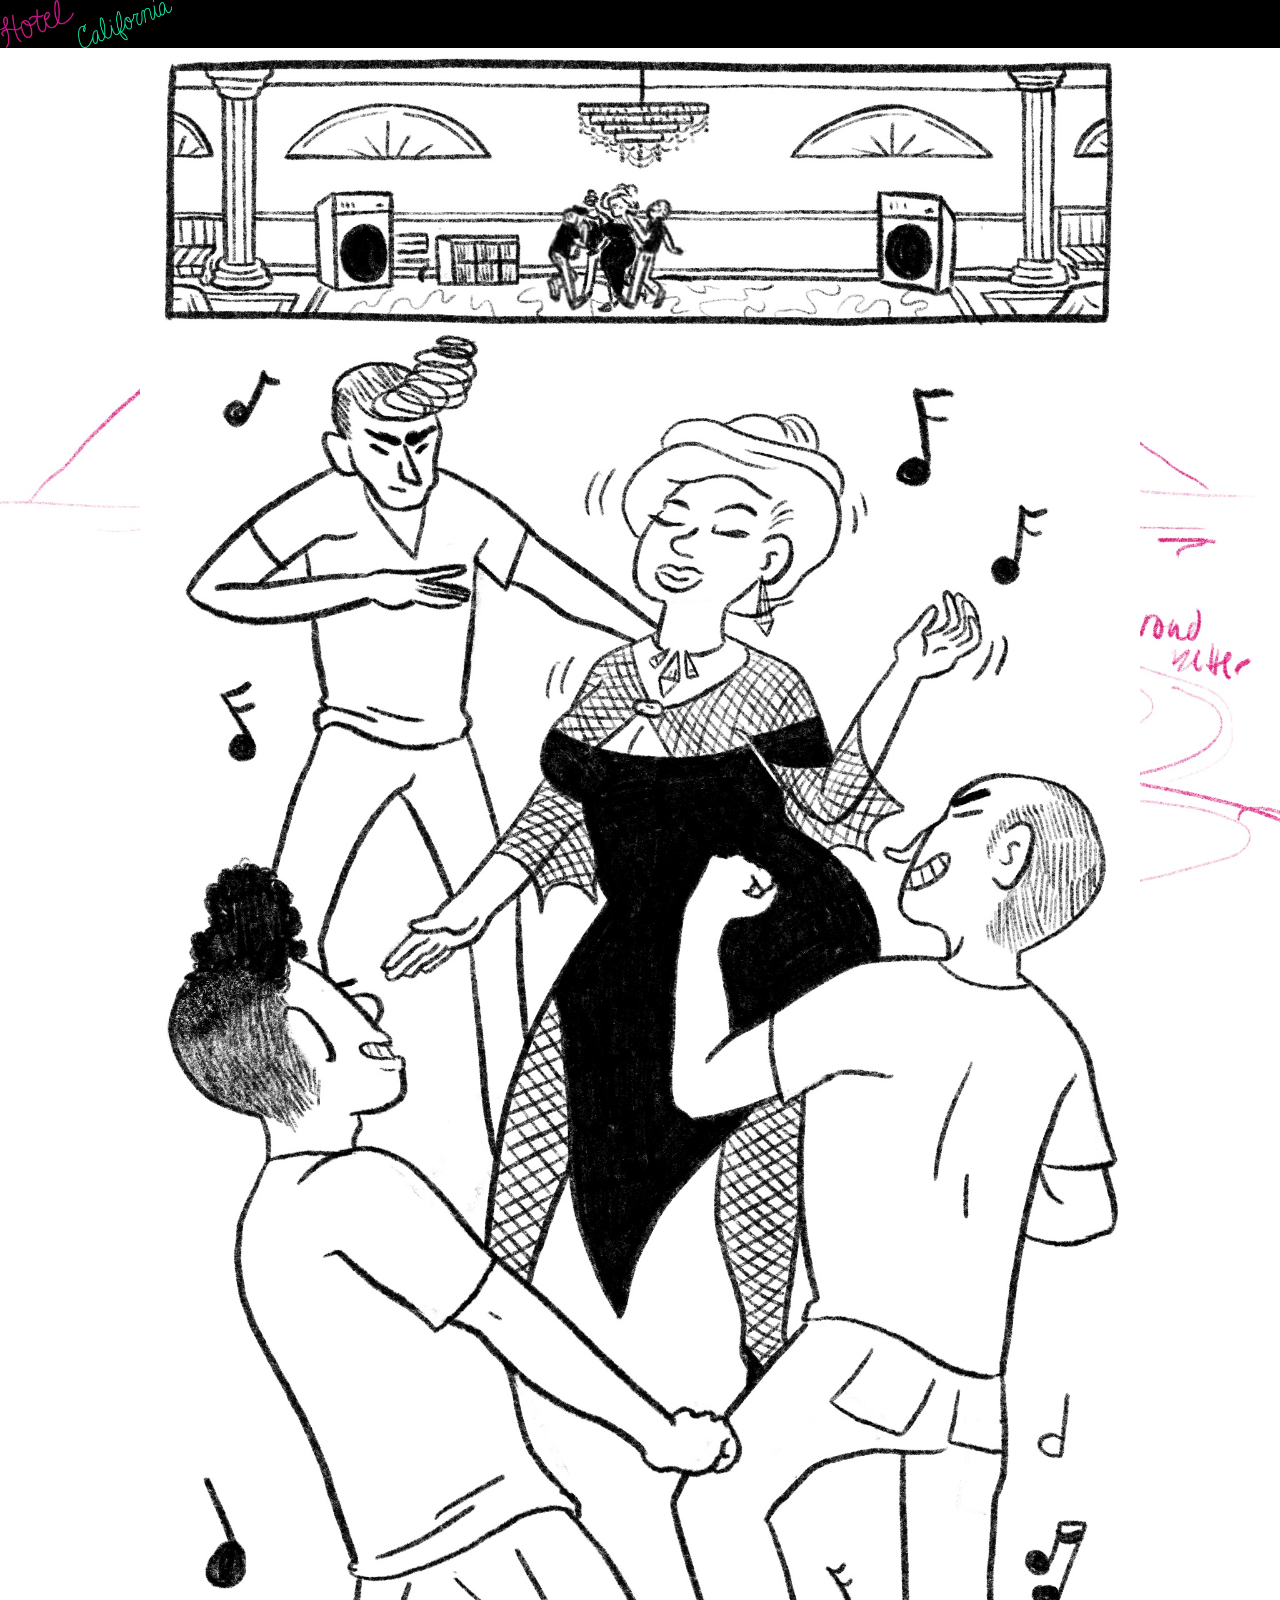
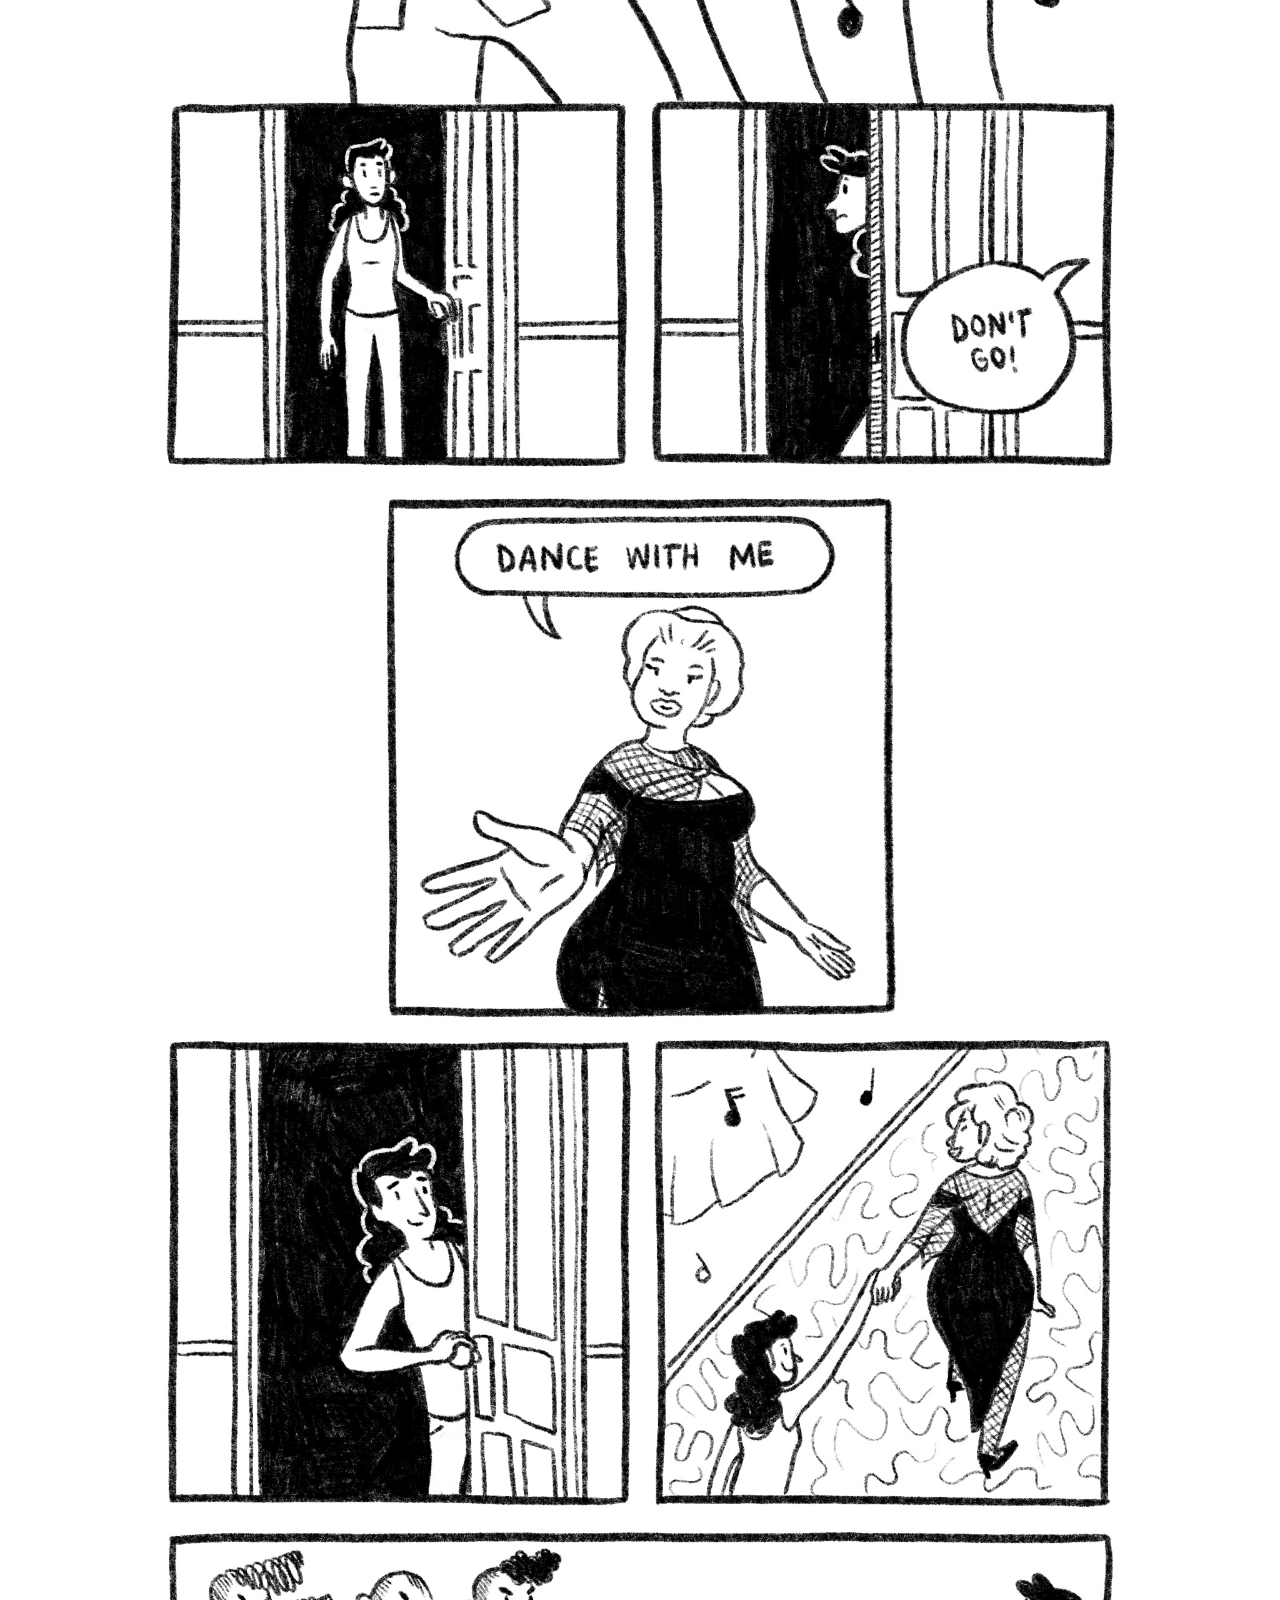
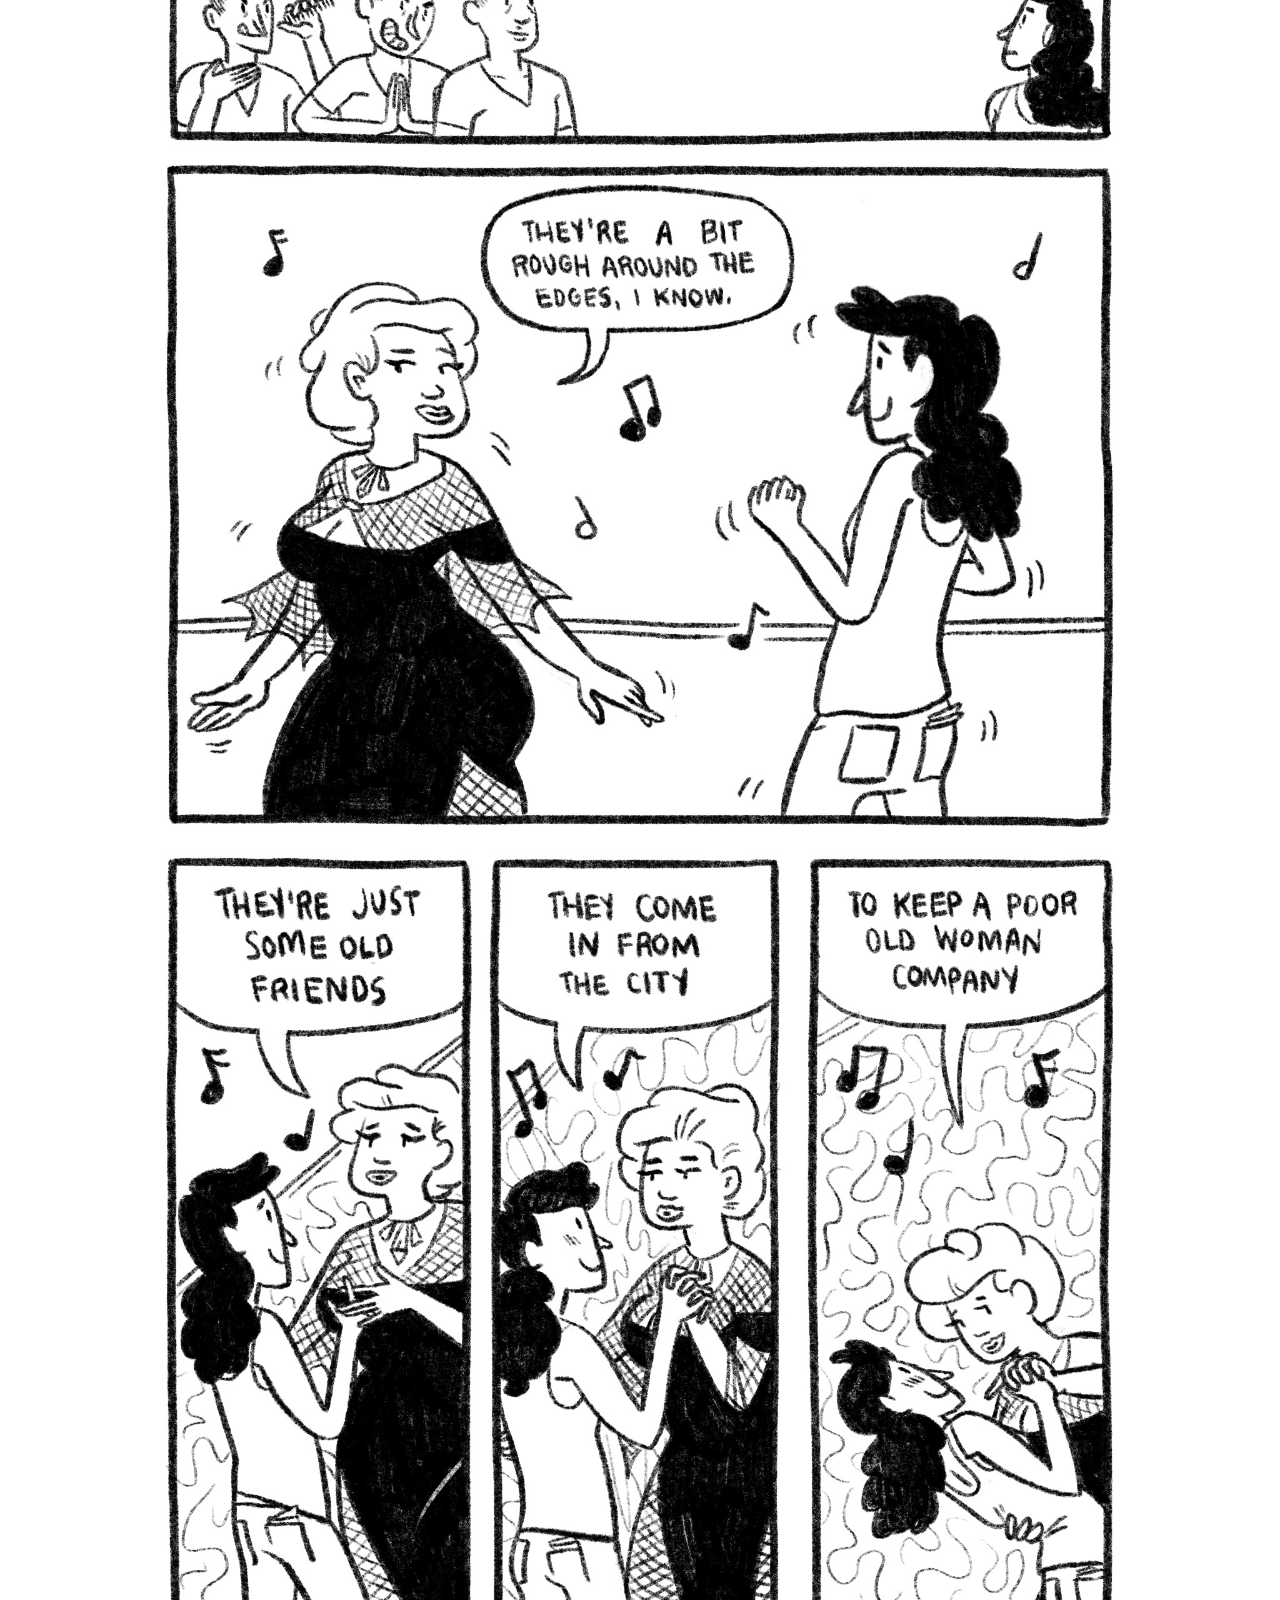
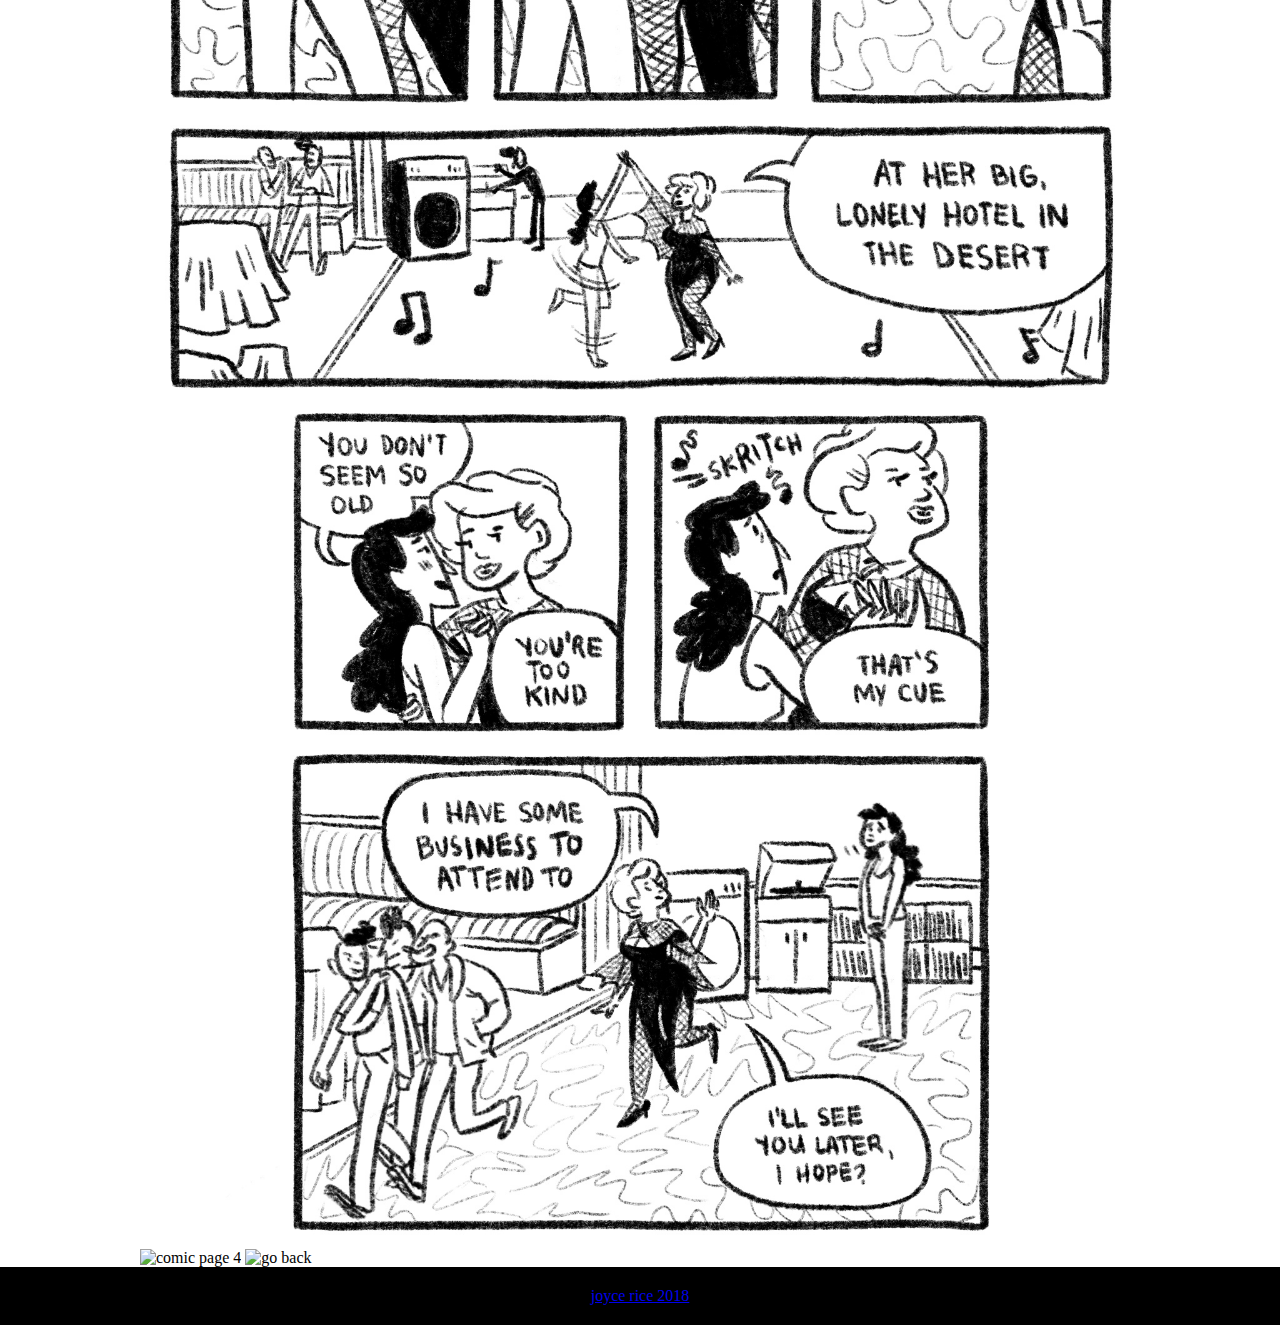
==== ballroom.html @ ff3aa1ea "minor tweaks prepring to start scripting" ====
<!DOCTYPE html>
<html lang="en" dir="ltr">
  <head>
    <meta charset="utf-8">
    <meta id="meta" name="viewport" content="width=device-width, initial-scale=1.0" />
    <link rel="stylesheet" href="styles.css">
    <title>ballroom</title>
  </head>
  <body>
    <div class="page">
      <header>
          <img src="assets/index1.png" alt="hotel">
          <img src="assets/index2.png" alt="california">
      </header>
      <div class="comicContainer">
        <img src="assets/ballroom1.jpg" alt="comic page 1">
        <img src="assets/ballroom2.jpg" alt="comic page 2">
        <img src="assets/ballroom3.jpg" alt="comic page 3">
        <img src="assets/ballroom4.jpg" alt="comic page 4">
        <img src="assets/back.jpg" alt="go back">
      </div>
    </div>
    <footer>
      <a href="http://www.teenyrobots.net">joyce rice 2018</a>
    </footer>
  </body>
</html>
---- styles.css ----
/*styles for hotel california*/

* {
  box-sizing: border-box;
}

html {
  height: 100%;
  margin: 0;
  padding: 0;
}
body {
  display: flex;
  flex-direction: column;
  height: 100vh; /* Avoid the IE 10-11 `min-height` bug. */
  margin: 0;
  padding: 0;
  color: black;
  background-image: url('assets/hotel.jpg');
  background-position: center;
  background-size: cover;
  background-attachment: fixed;
}

/* this makes the footer stick to the bottom */
.page {
  flex: 1 0 auto; /* Prevent Chrome, Opera, and Safari from letting these items shrink to smaller than their content's default minimum size. */
  width: 100%;
  display: block;
  margin: auto;
}

img {
  max-width: 100%;
}

header {
  height: 3em;
  background: black;
  width: 100%;
}

header img {
  display: inline-block;
  height: 3em;
}

.neonSign {
  width: 100%;
  display: block;
  margin: auto;
  text-align: center;
}

.tiles {
  display: flex;
  flex-wrap: wrap;
  justify-content: space-between;
  width: 1000px;
  max-width: 100%;
  margin: auto;
  color: black;
}

.tiles div {
  background: grey;
  margin: 1em;
  background-position: center;
  height: 25em;
  border: red solid 1em;
}

.tiles .big {
  width: 100%;
}

.tiles .small {
  width: 30%;
  min-width: 300px;
}

.comicContainer {
  width: 1000px;
  max-width: 95%;
  display: block;
  margin: auto;
}

/* not important, and hanging me up
.neonSign :first-child {
}

.neonSign :last-child {
  float: right;
} */

p {
  font-size: 2em;
}

footer {
  flex-shrink: 0; /* Prevent Chrome, Opera, and Safari from letting these items shrink to smaller than their content's default minimum size. */
  padding: 20px;
  text-align: center;
  background: black;
  color: white;
}
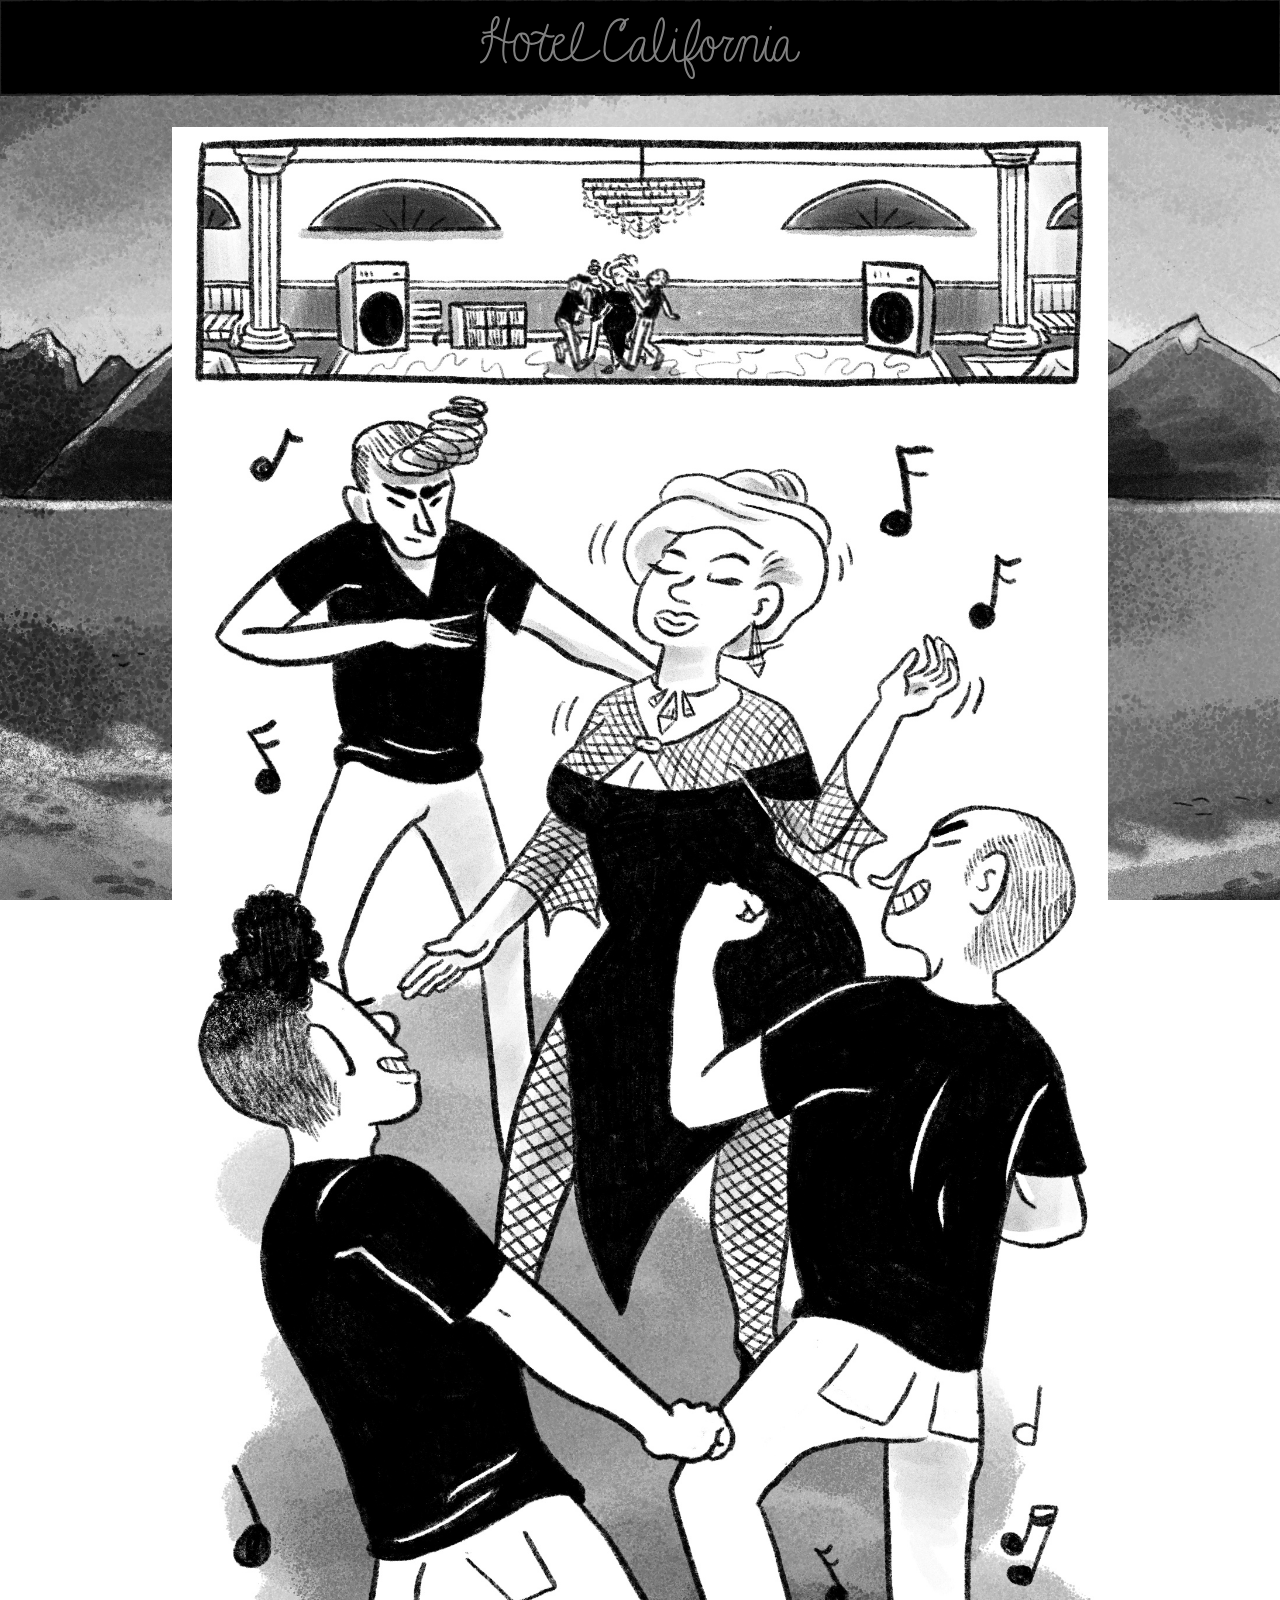
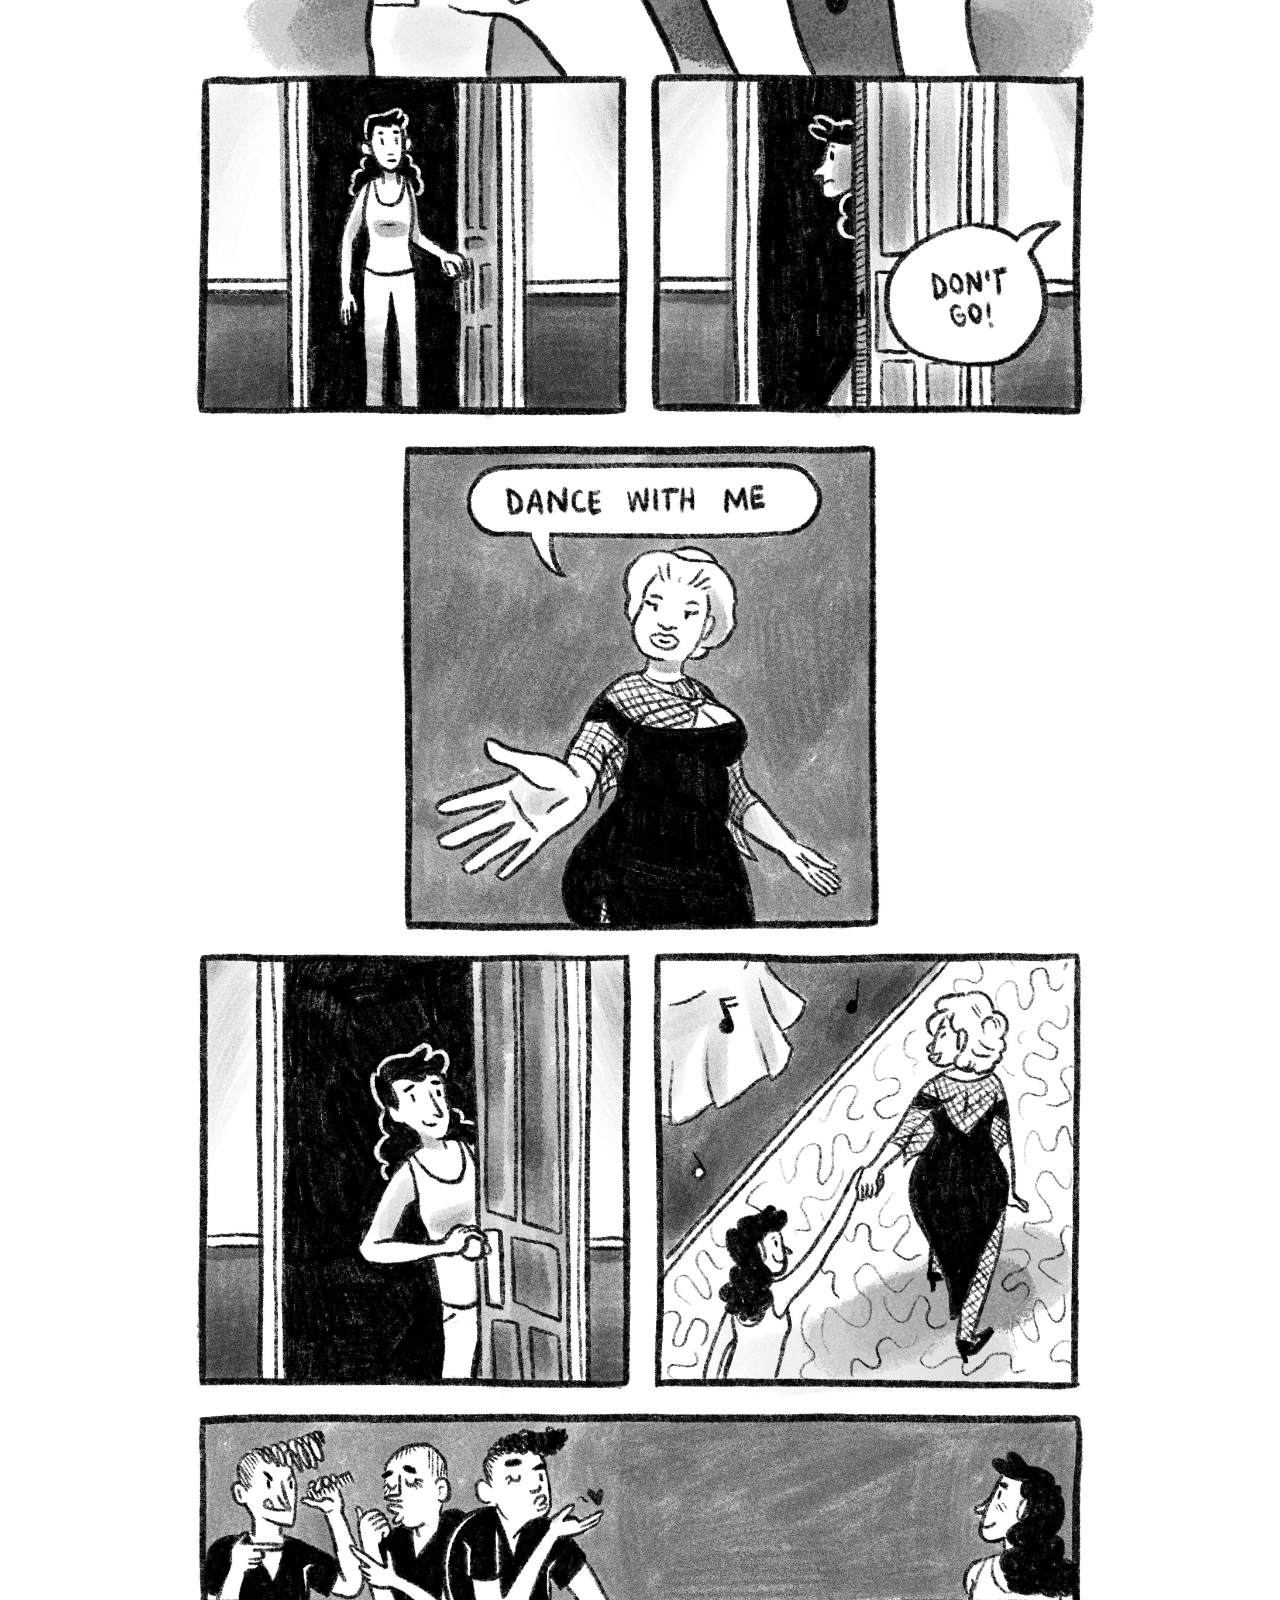
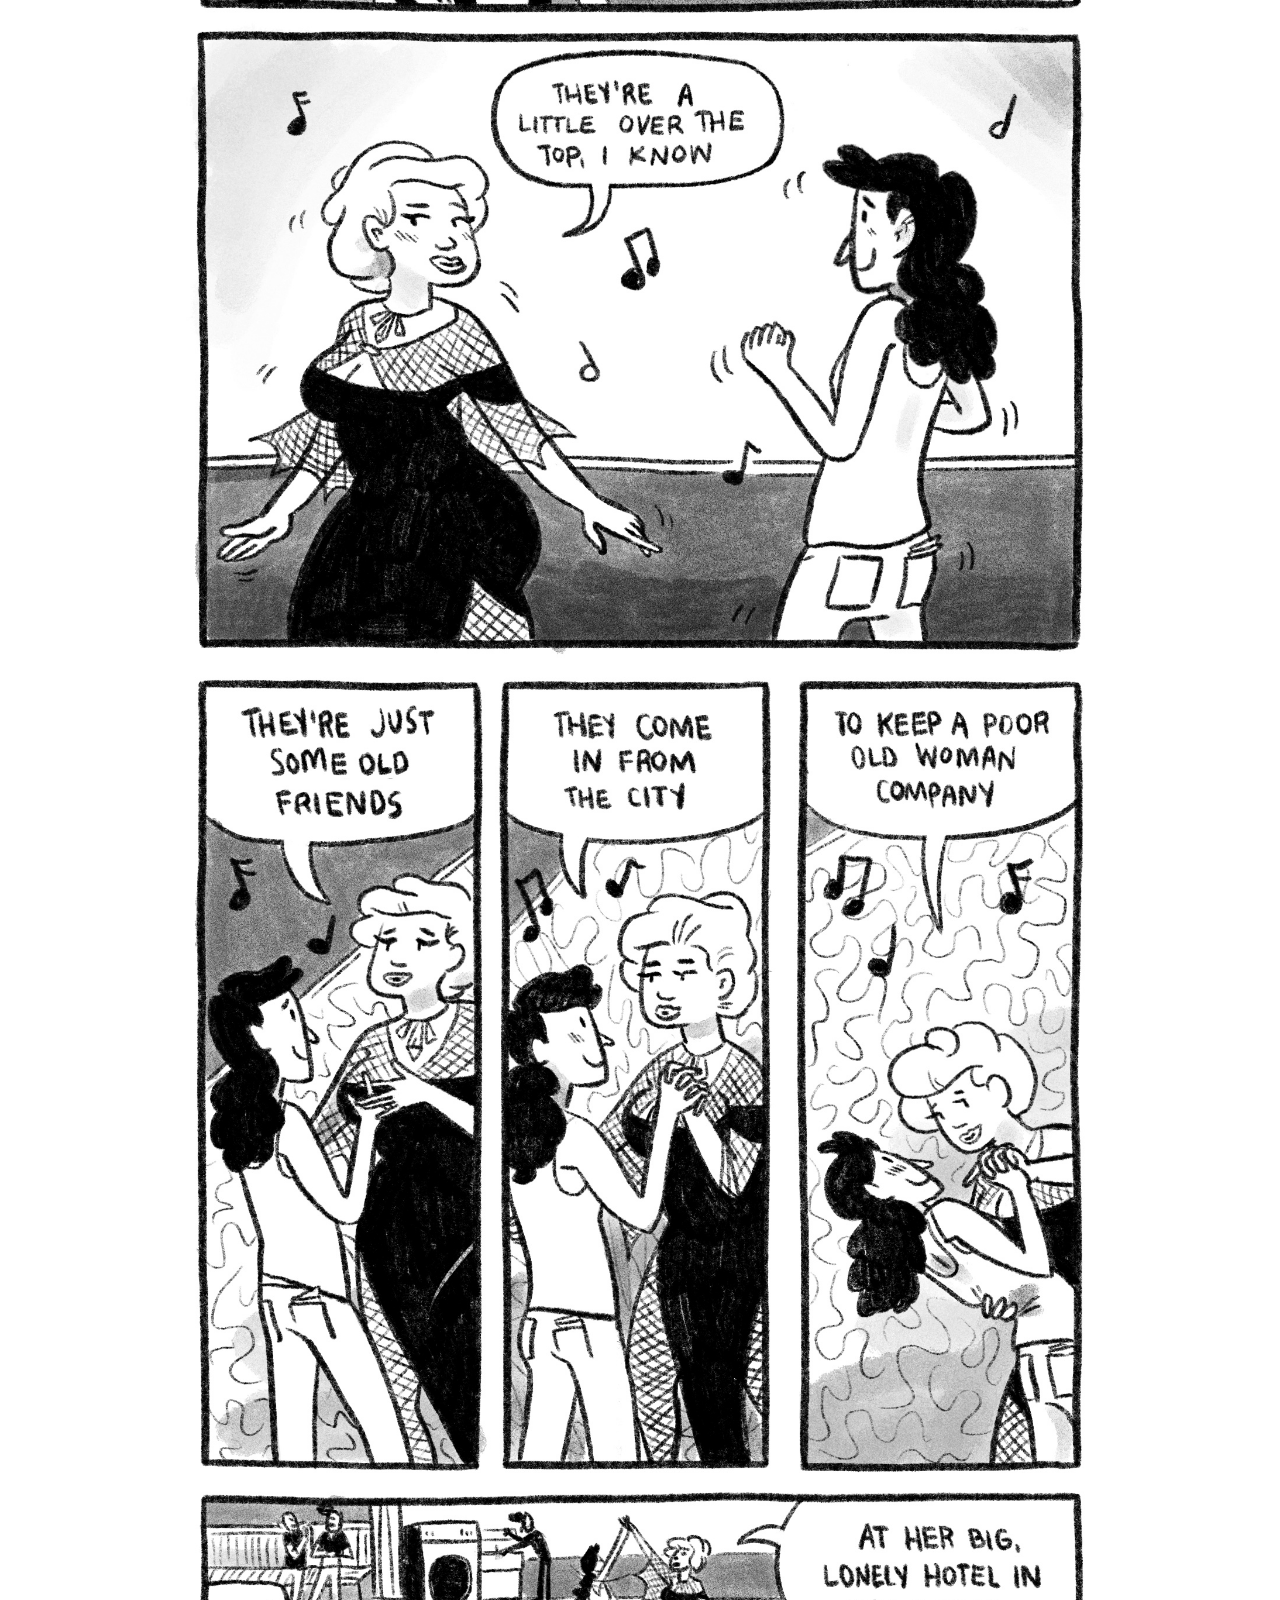
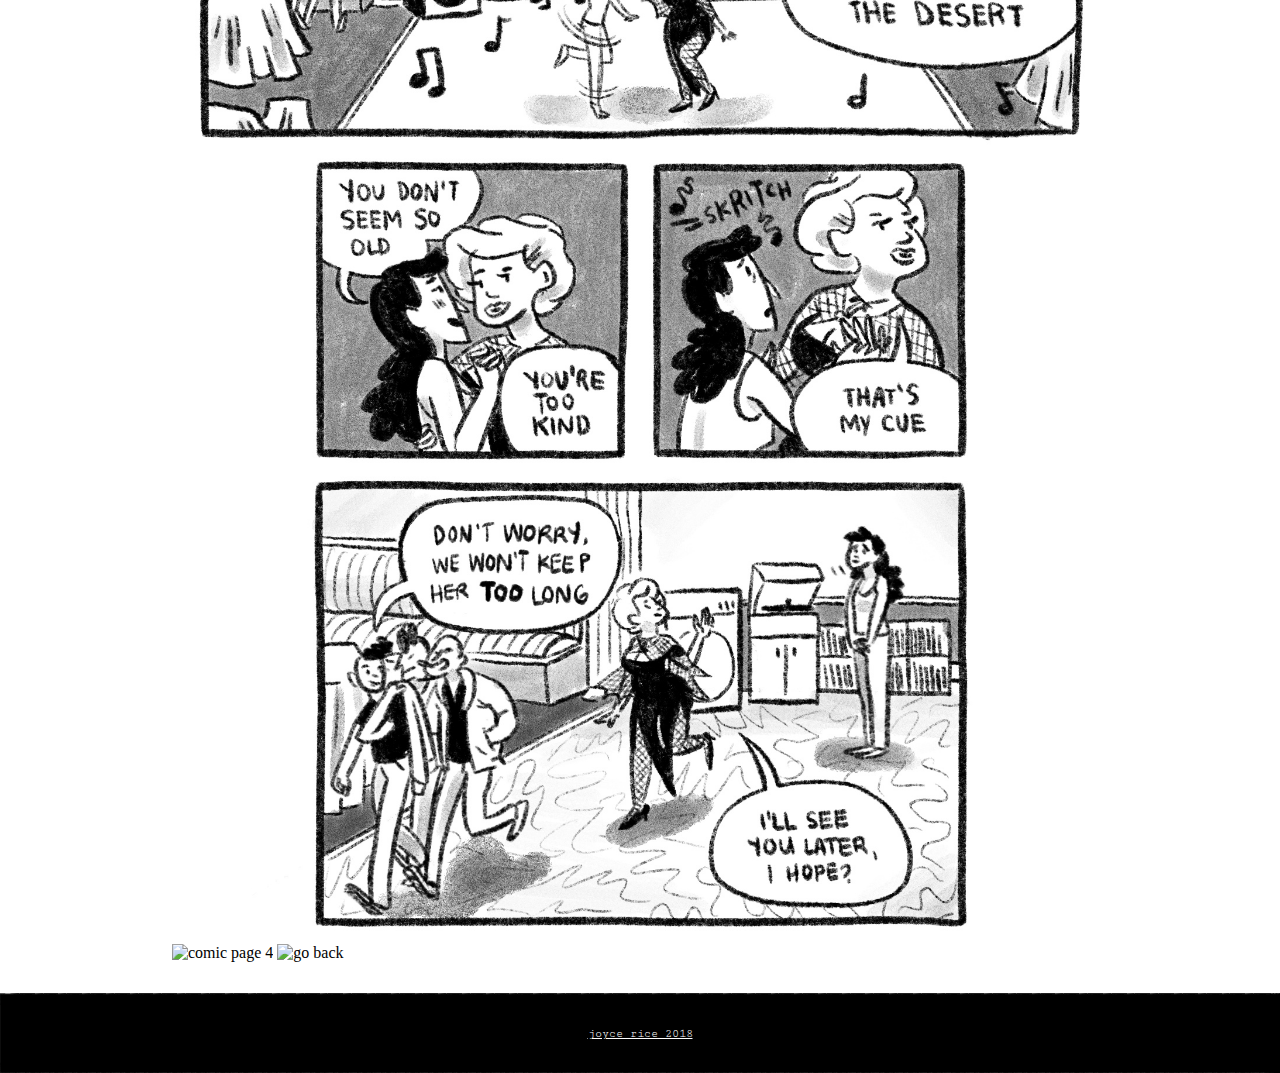
==== commit 0effc56a: "works on header and footer to near final" ====
--- a/ballroom.html
+++ b/ballroom.html
@@ -9,8 +9,7 @@
   <body>
     <div class="page">
       <header>
-          <img src="assets/index1.png" alt="hotel">
-          <img src="assets/index2.png" alt="california">
+          <img src="assets/header.svg" alt="hotel california">
       </header>
       <div class="comicContainer">
         <img src="assets/ballroom1.jpg" alt="comic page 1">
--- a/styles.css
+++ b/styles.css
@@ -1,4 +1,6 @@
 /*styles for hotel california*/
+
+@import url('https://fonts.googleapis.com/css?family=Cutive+Mono');
 
 * {
   box-sizing: border-box;
@@ -9,6 +11,7 @@
   margin: 0;
   padding: 0;
 }
+
 body {
   display: flex;
   flex-direction: column;
@@ -16,7 +19,7 @@
   margin: 0;
   padding: 0;
   color: black;
-  background-image: url('assets/hotel.jpg');
+  background-image: url(assets/hotel.jpg);
   background-position: center;
   background-size: cover;
   background-attachment: fixed;
@@ -35,14 +38,32 @@
 }
 
 header {
-  height: 3em;
   background: black;
   width: 100%;
+  border: 1em solid black;
+  border-image: url(assets/border.svg) 40 40 round;
+  border-image-outset: 1px;
+  border-collapse: collapse;
 }
 
 header img {
-  display: inline-block;
-  height: 3em;
+  display: block;
+  margin: auto;
+  opacity: .5;
+  width: 20em;
+  max-width: 90%;
+}
+
+a {
+  color: white;
+  font-family: 'Cutive Mono', monospace;
+}
+
+.roughBorder {
+  border: 1em solid black;
+  border-image: url(assets/border.svg) 40 40 round;
+  border-image-outset: 1px;
+  border-collapse: collapse;
 }
 
 .neonSign {
@@ -67,7 +88,10 @@
   margin: 1em;
   background-position: center;
   height: 25em;
-  border: red solid 1em;
+  border: 5em solid black;
+  border-image: url(assets/border.svg) 40 40 round;
+  border-image-outset: 10px;
+  border-collapse: collapse;
 }
 
 .tiles .big {
@@ -84,6 +108,7 @@
   max-width: 95%;
   display: block;
   margin: auto;
+  padding: 2em;
 }
 
 /* not important, and hanging me up
@@ -104,4 +129,9 @@
   text-align: center;
   background: black;
   color: white;
+  font-size: .75em;
+  border: 1em solid black;
+  border-image: url(assets/border.svg) 40 40 round;
+  border-image-outset: 1px;
+  border-collapse: collapse;
 }
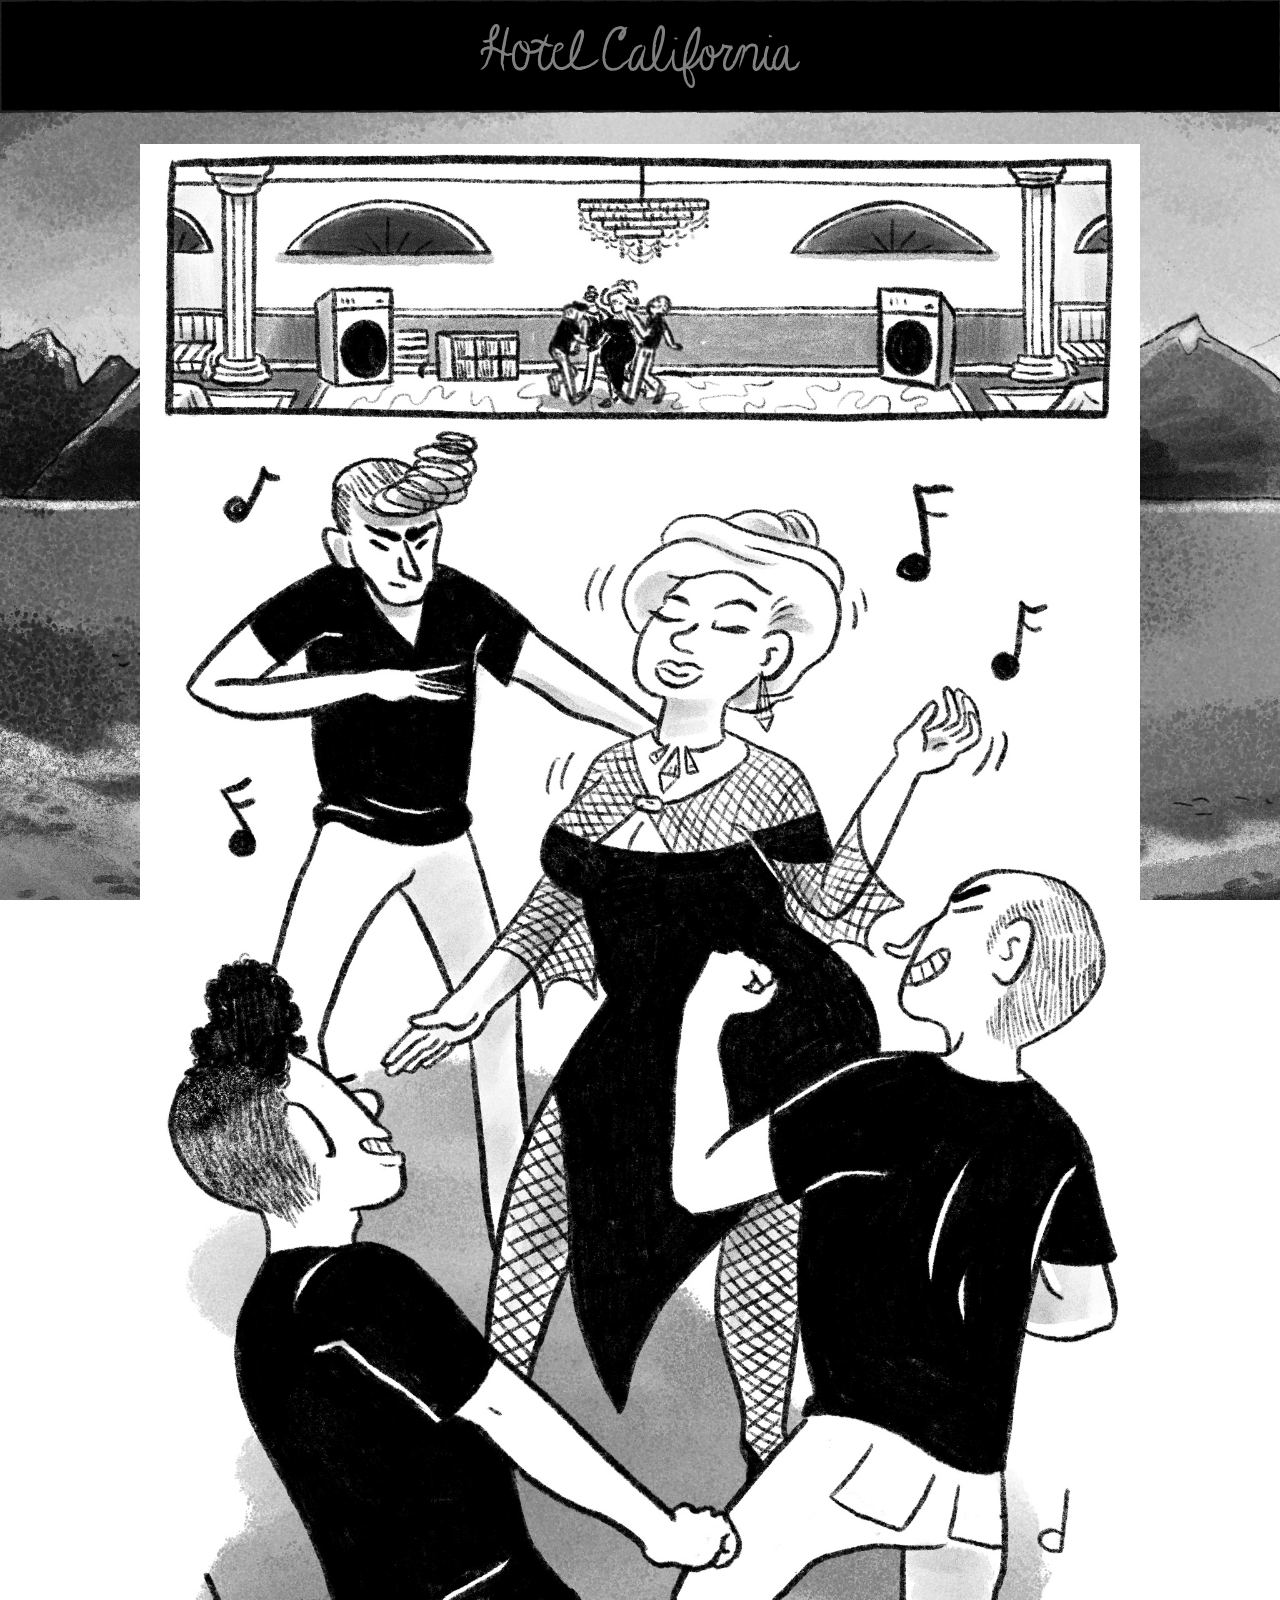
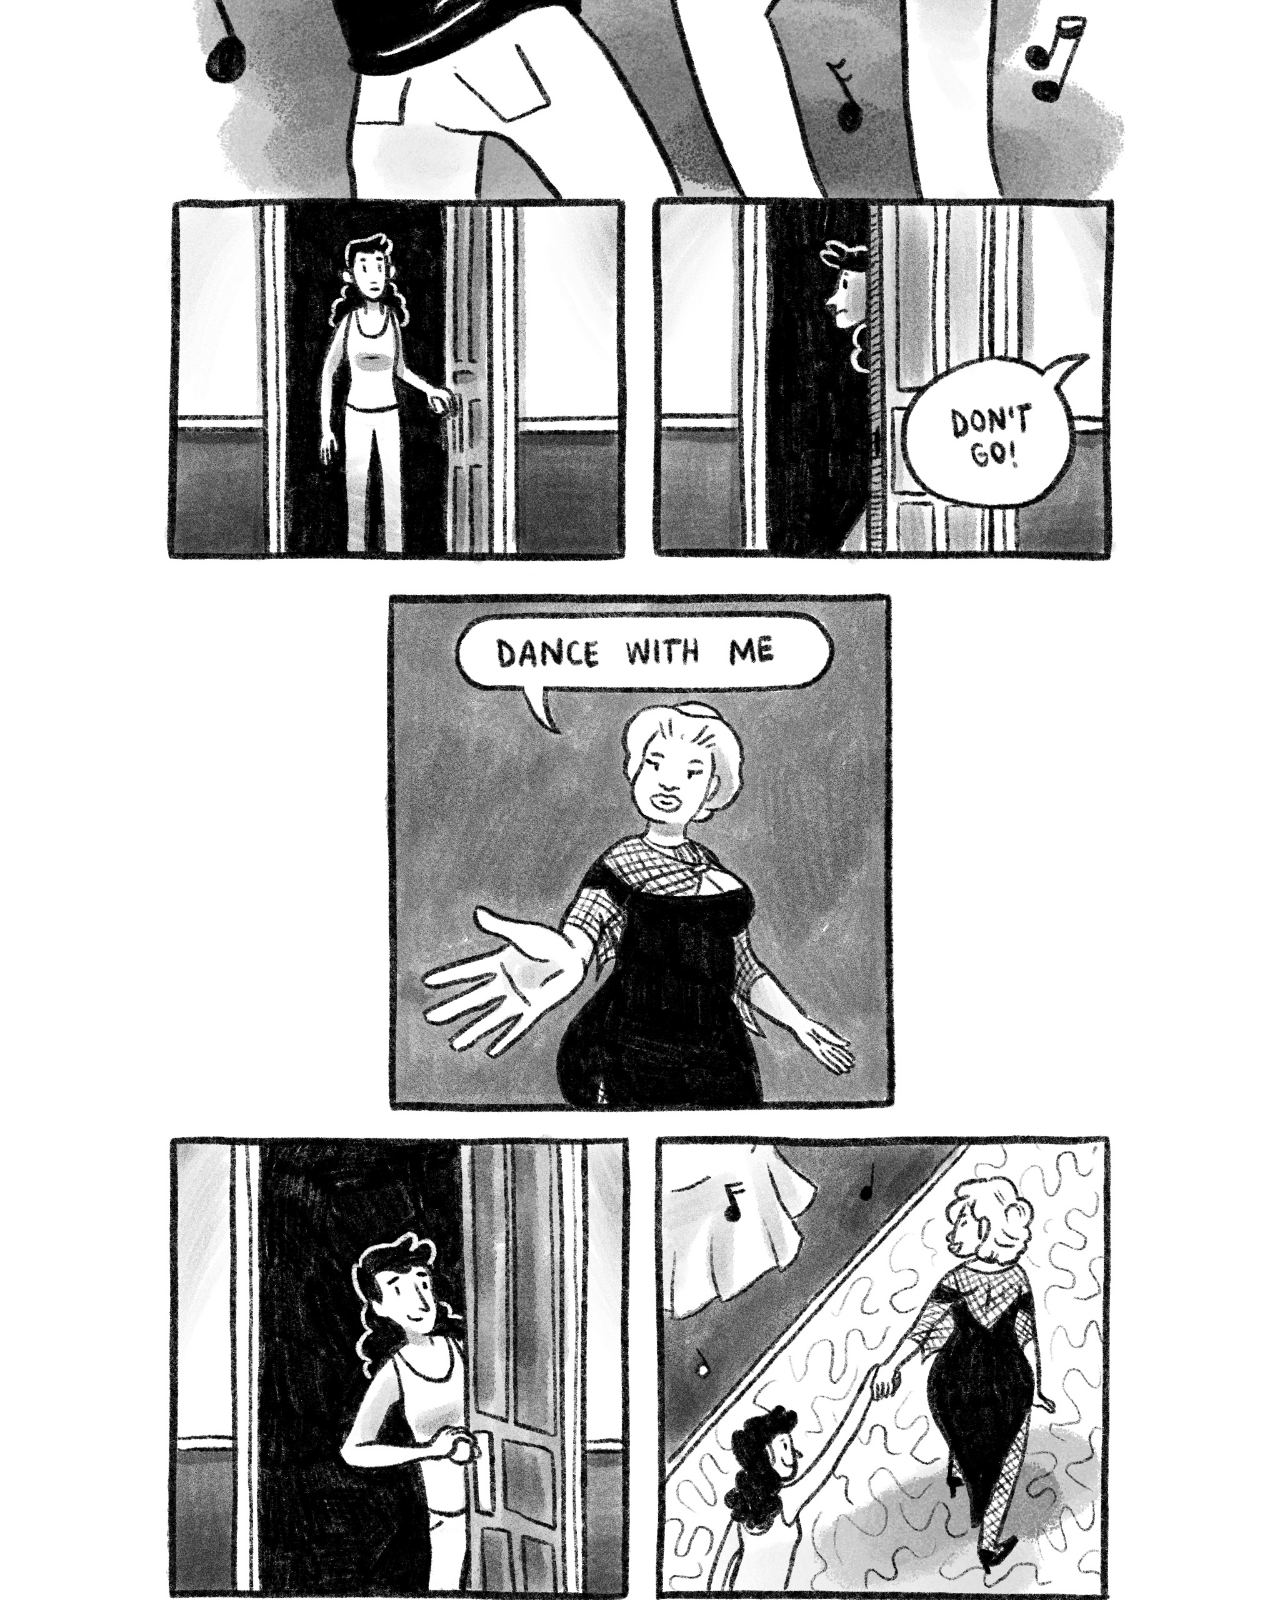
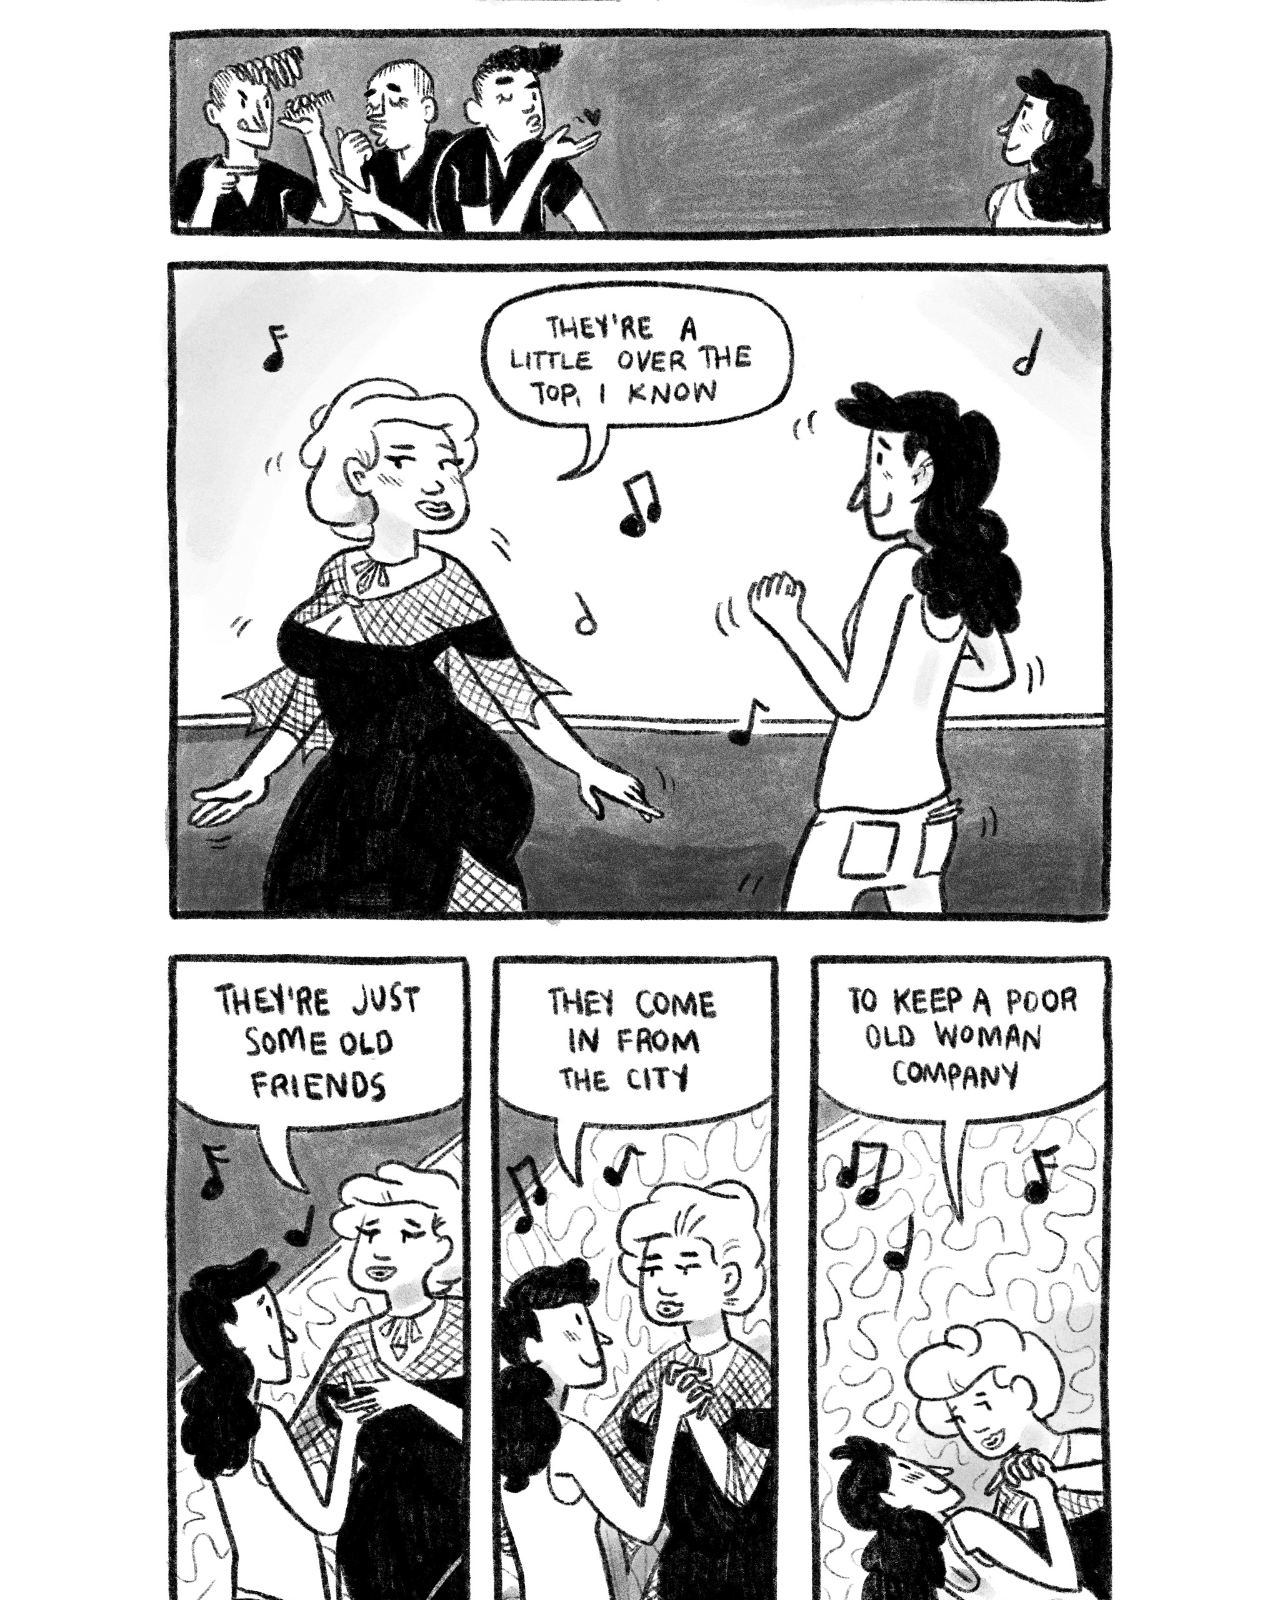
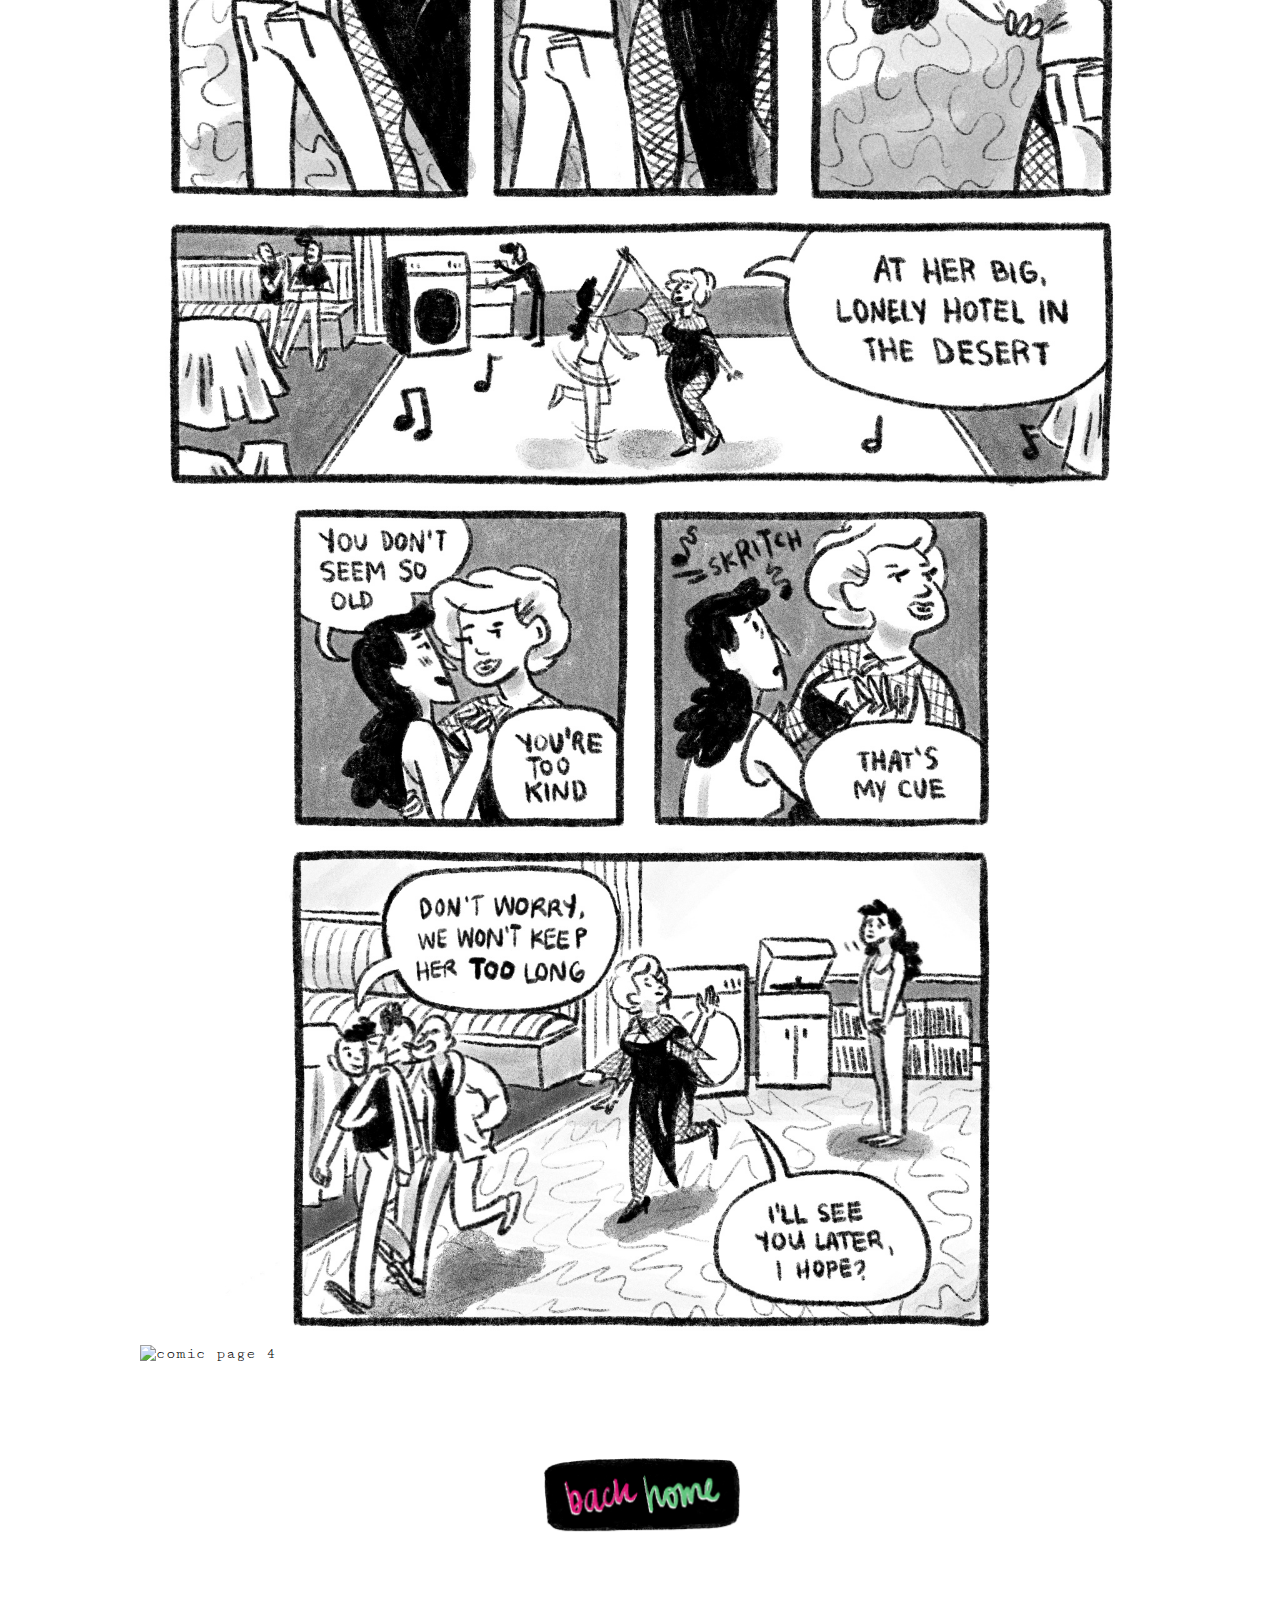
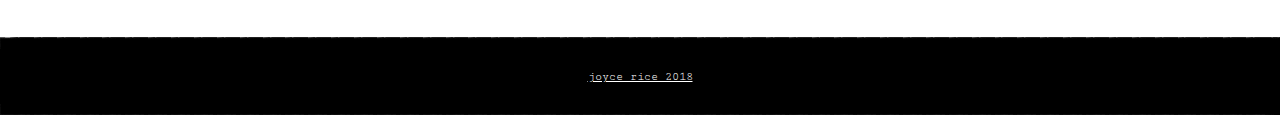
==== commit 3cb10c9b: "adds a buttons and refines styling" ====
--- a/ballroom.html
+++ b/ballroom.html
@@ -16,7 +16,9 @@
         <img src="assets/ballroom2.jpg" alt="comic page 2">
         <img src="assets/ballroom3.jpg" alt="comic page 3">
         <img src="assets/ballroom4.jpg" alt="comic page 4">
-        <img src="assets/back.jpg" alt="go back">
+        <a href="site.html" class="button">
+          <img src="assets/back.png" alt="go back">
+        </a>
       </div>
     </div>
     <footer>
--- a/styles.css
+++ b/styles.css
@@ -23,6 +23,7 @@
   background-position: center;
   background-size: cover;
   background-attachment: fixed;
+  font-family: 'Cutive Mono', monospace;
 }
 
 /* this makes the footer stick to the bottom */
@@ -40,10 +41,13 @@
 header {
   background: black;
   width: 100%;
+  padding: .5em;
   border: 1em solid black;
   border-image: url(assets/border.svg) 40 40 round;
   border-image-outset: 1px;
   border-collapse: collapse;
+  z-index: 1;
+  position: relative;
 }
 
 header img {
@@ -54,9 +58,9 @@
   max-width: 90%;
 }
 
+
 a {
   color: white;
-  font-family: 'Cutive Mono', monospace;
 }
 
 .roughBorder {
@@ -67,10 +71,31 @@
 }
 
 .neonSign {
-  width: 100%;
+  padding-top: 25vh;
+  width: 90%;
   display: block;
   margin: auto;
   text-align: center;
+}
+
+
+.intro {
+  width: 950px;
+  max-width: 90%;
+  display: block;
+  margin: auto;
+  background-color: white;
+  margin-top: -2em;
+  margin-bottom: 2em;
+  padding: 3em 0 2em;
+  border: 1em solid black;
+  border-image: url(assets/borderWhite.svg) 40 40 round;
+  border-image-outset: 1px;
+  border-collapse: collapse;
+}
+
+.intro p {
+  margin: 1em;
 }
 
 .tiles {
@@ -108,7 +133,14 @@
   max-width: 95%;
   display: block;
   margin: auto;
-  padding: 2em;
+  margin-top: 2em;
+}
+
+.button {
+  width: 200px;
+  max-width: 80%;
+  display: block;
+  margin: 6em auto;
 }
 
 /* not important, and hanging me up
@@ -125,6 +157,9 @@
 
 footer {
   flex-shrink: 0; /* Prevent Chrome, Opera, and Safari from letting these items shrink to smaller than their content's default minimum size. */
+  display: flex;
+  justify-content: space-around;
+  align-items: center;
   padding: 20px;
   text-align: center;
   background: black;
@@ -135,3 +170,17 @@
   border-image-outset: 1px;
   border-collapse: collapse;
 }
+
+.logos {
+  max-width: 40%;
+}
+
+.logos a {
+    text-decoration: none;
+    padding: 0;
+}
+
+.logos img {
+  width: 20px;
+  margin: 0 .5em;
+}
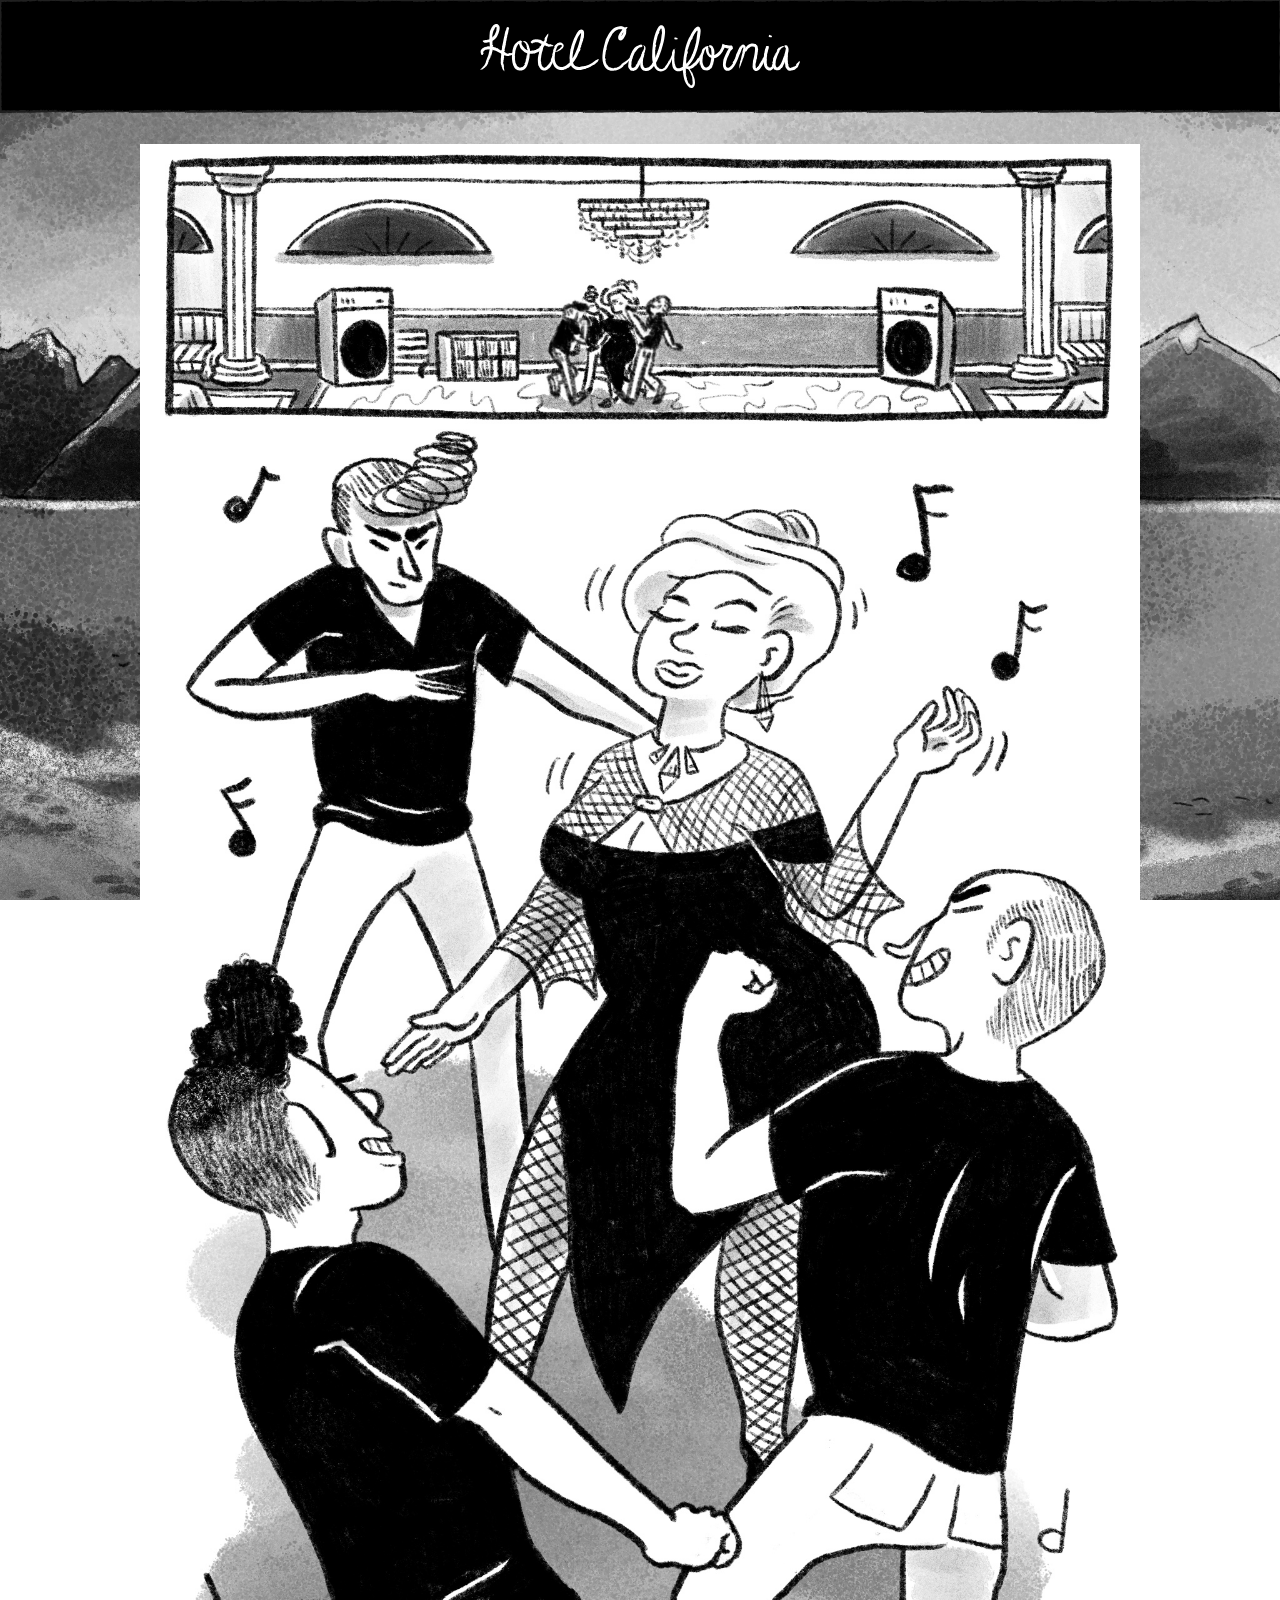
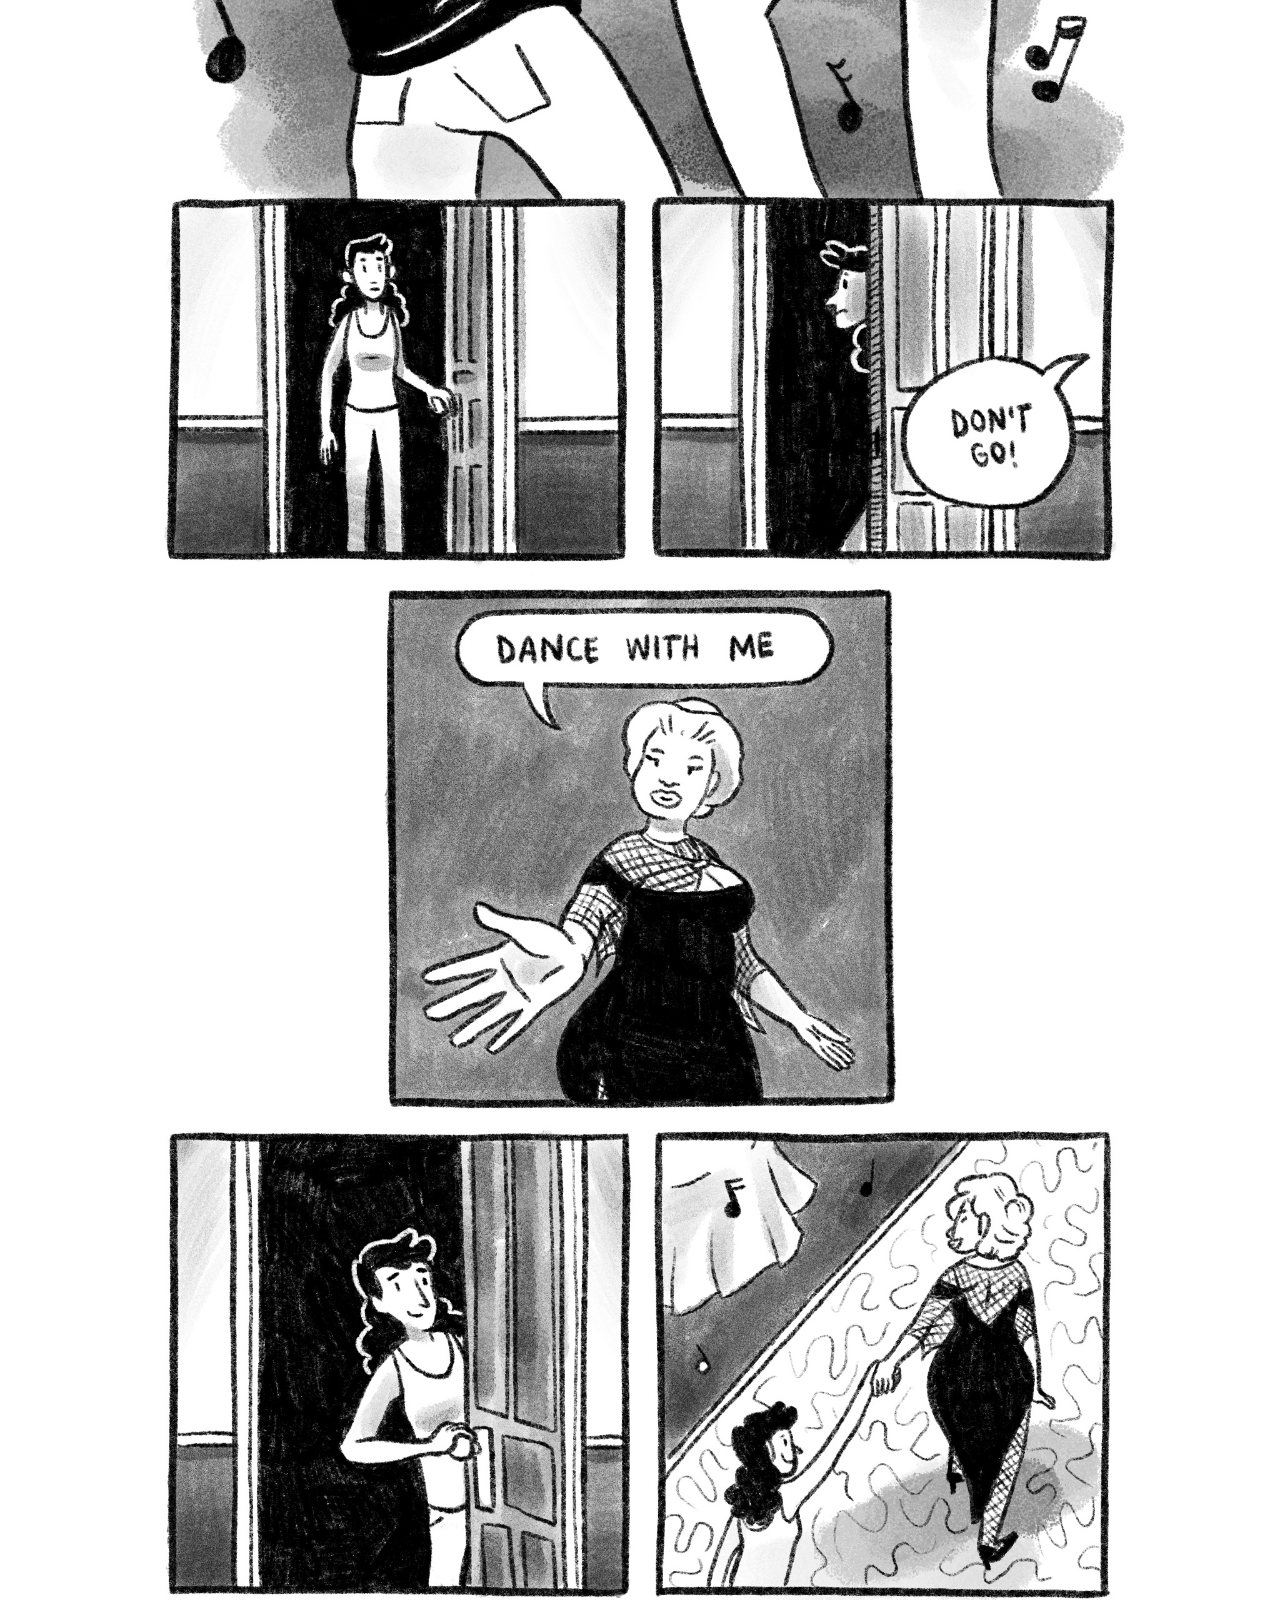
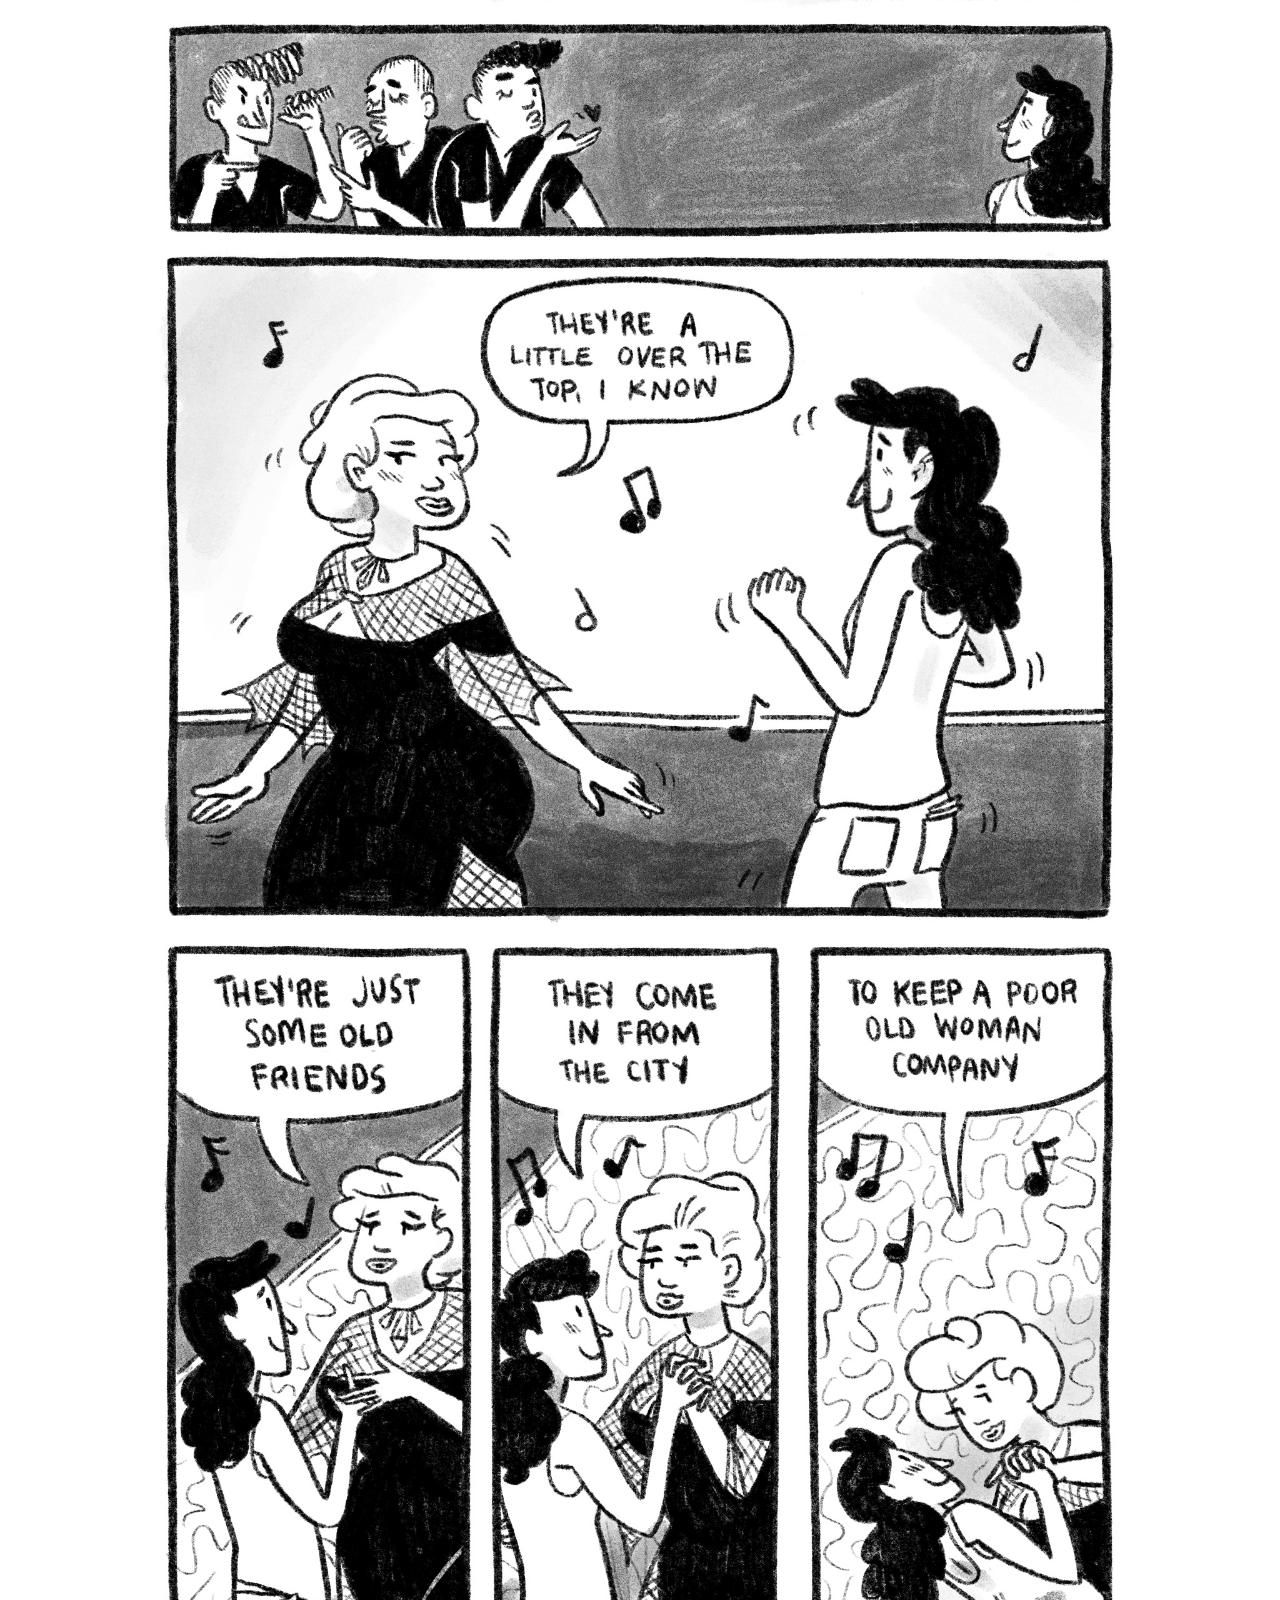
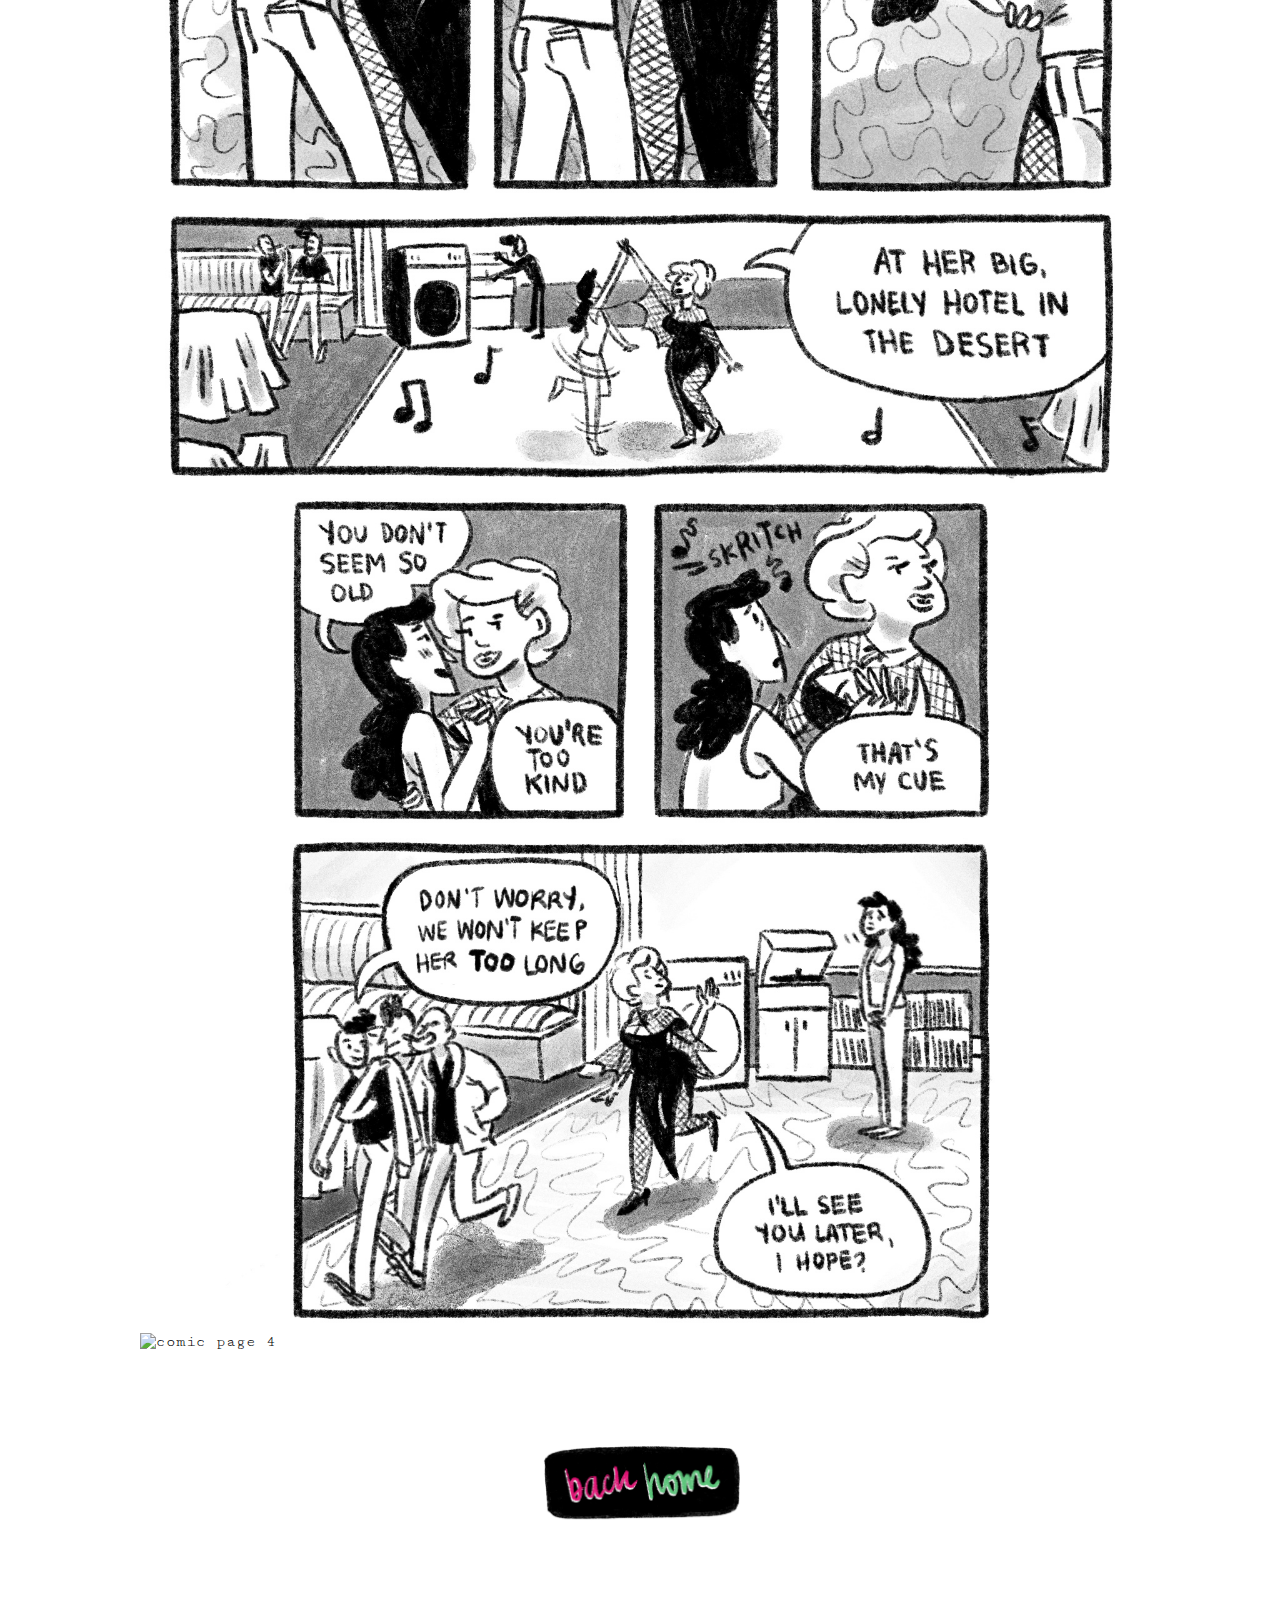
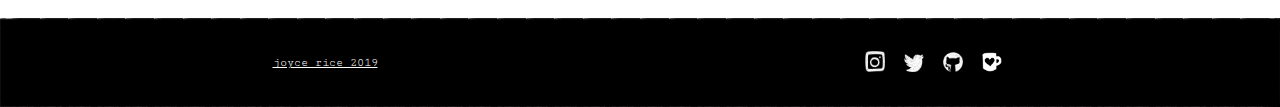
==== commit 6d21a8d3: "continues to style navigation elements" ====
--- a/ballroom.html
+++ b/ballroom.html
@@ -22,7 +22,26 @@
       </div>
     </div>
     <footer>
-      <a href="http://www.teenyrobots.net">joyce rice 2018</a>
+      <a href="http://www.teenyrobots.net">joyce rice 2019</a>
+      <div class="logos">
+        <a href="https://www.instagram.com/teenyrobots/" target="_blank">
+          <img src="assets/grams.png" alt="instagram">
+        </a>
+        <a href="https://twitter.com/teenyrobots" target="_blank">
+          <img src="assets/twitter.png" alt="twitter">
+        </a>
+        <a href="https://github.com/teenyrobots" target="_blank">
+          <img src="assets/github.png" alt="github">
+        </a>
+        <a href="http://ko-fi.com/joycer" target="_blank">
+          <img src="assets/kofi.png" alt="kofi">
+        </a>
+      </div>
     </footer>
+    <script
+  src="https://code.jquery.com/jquery-3.3.1.slim.min.js"
+  integrity="sha256-3edrmyuQ0w65f8gfBsqowzjJe2iM6n0nKciPUp8y+7E="
+  crossorigin="anonymous"></script>
+  <script src="script.js" charset="utf-8"></script>
   </body>
 </html>
--- a/styles.css
+++ b/styles.css
@@ -53,7 +53,6 @@
 header img {
   display: block;
   margin: auto;
-  opacity: .5;
   width: 20em;
   max-width: 90%;
 }
@@ -113,9 +112,9 @@
   margin: 1em;
   background-position: center;
   height: 25em;
-  border: 5em solid black;
-  border-image: url(assets/border.svg) 40 40 round;
-  border-image-outset: 10px;
+  border: 1em solid black;
+  border-image: url(assets/borderWhite.svg) 40 40 round;
+  border-image-outset: 1px;
   border-collapse: collapse;
 }
 
@@ -134,6 +133,10 @@
   display: block;
   margin: auto;
   margin-top: 2em;
+}
+
+.comicContainer img {
+  display: block;
 }
 
 .button {
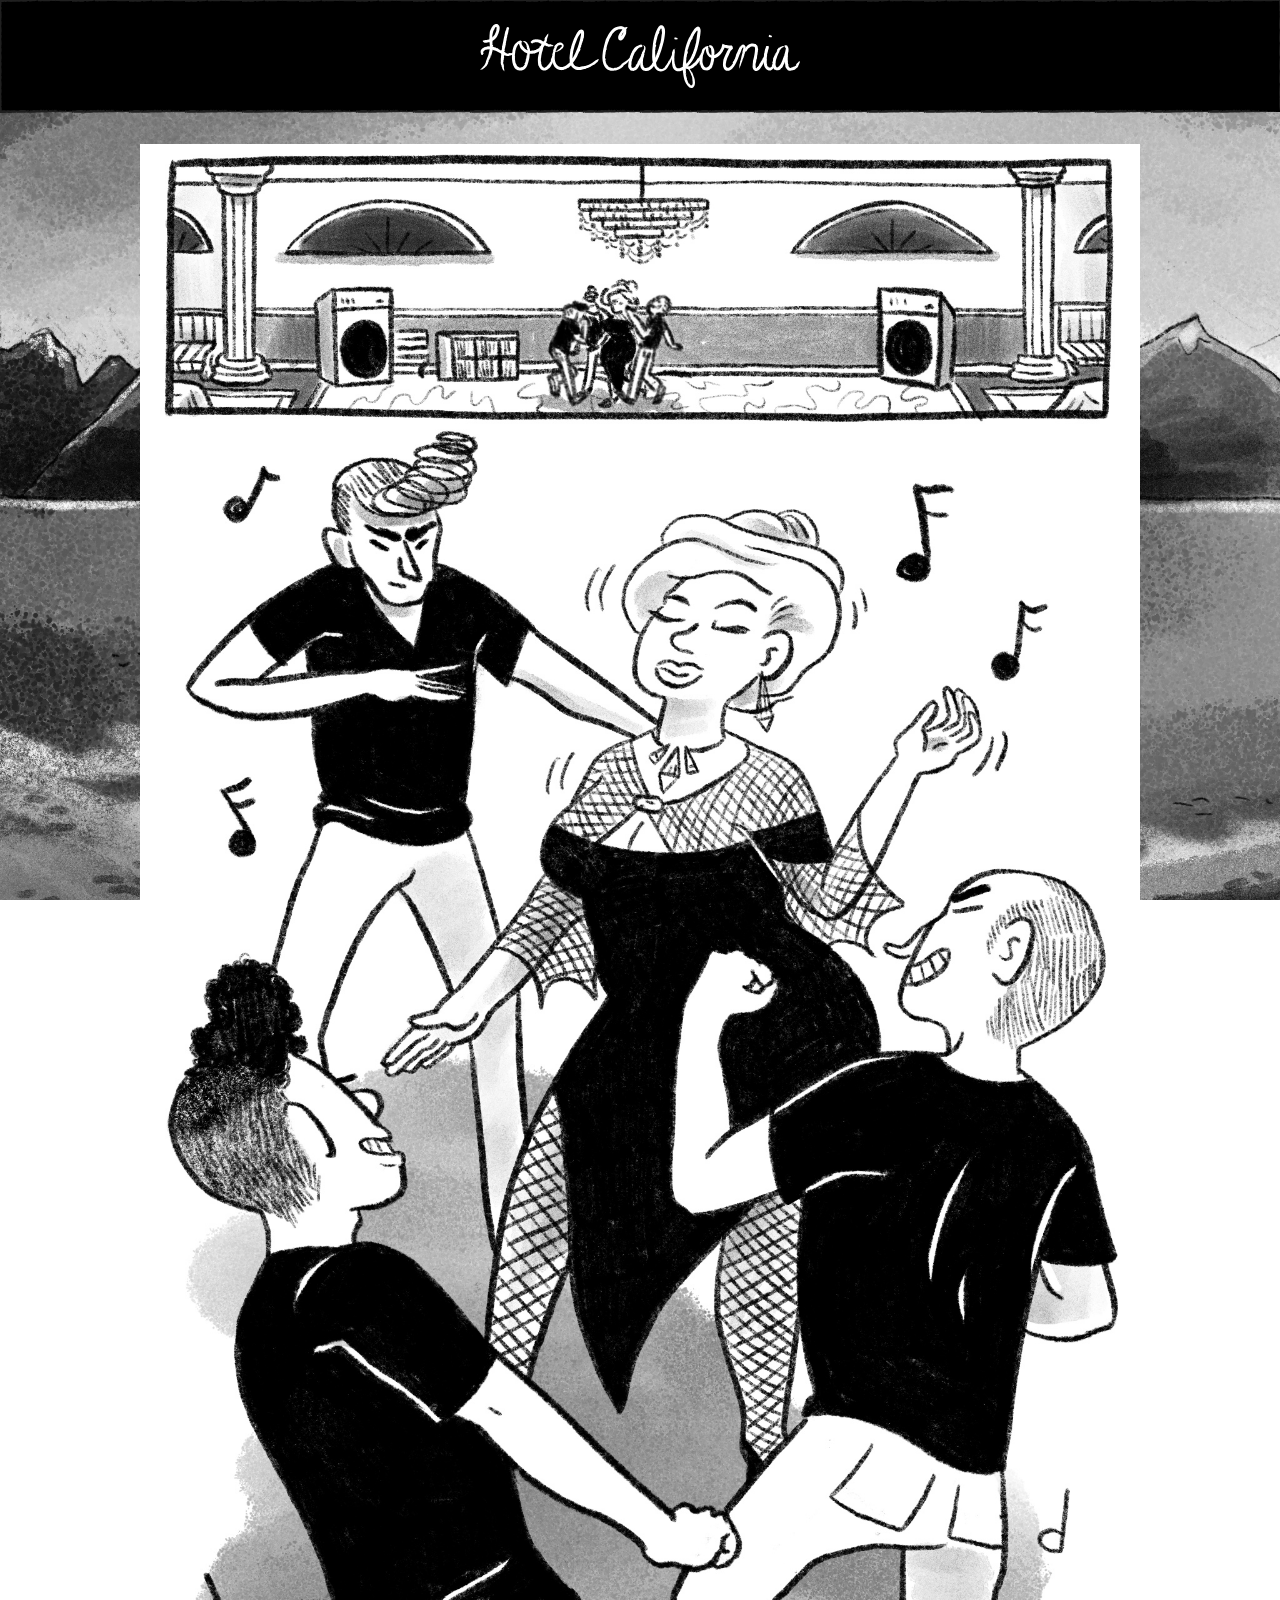
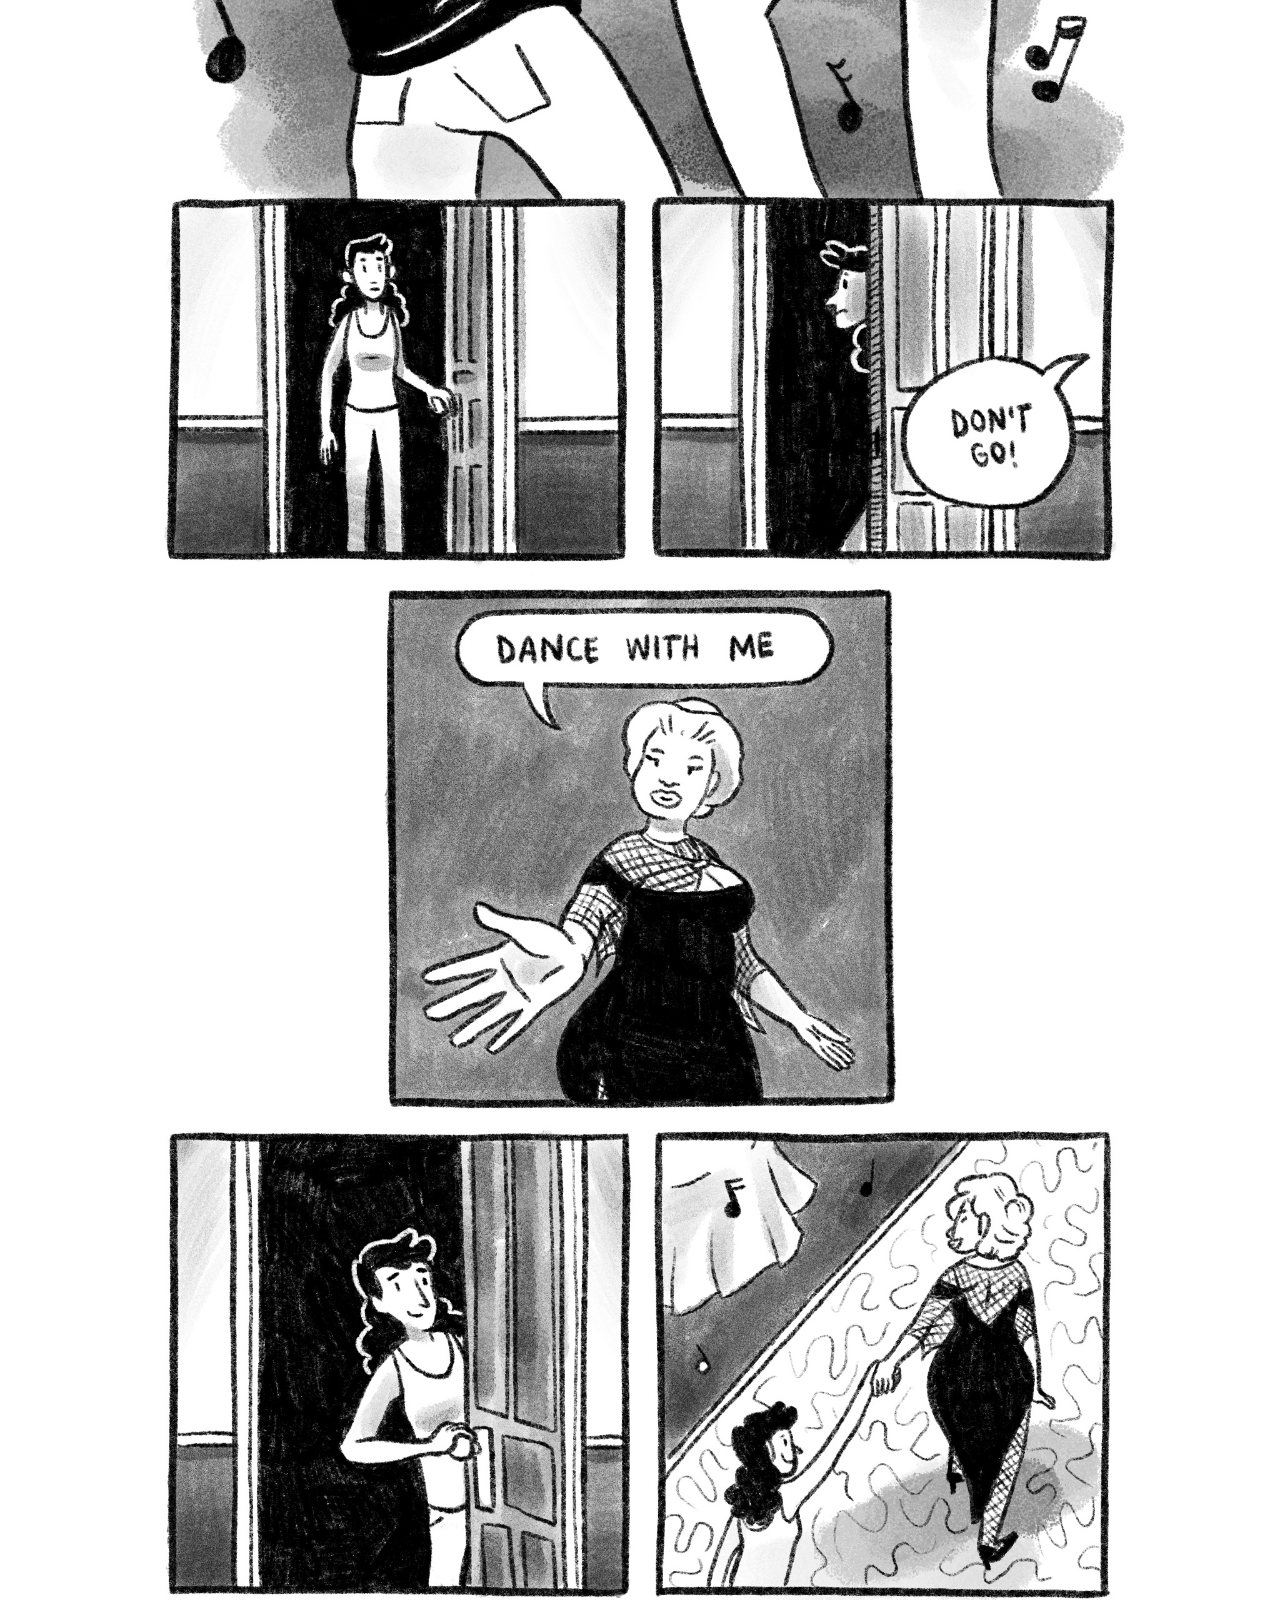
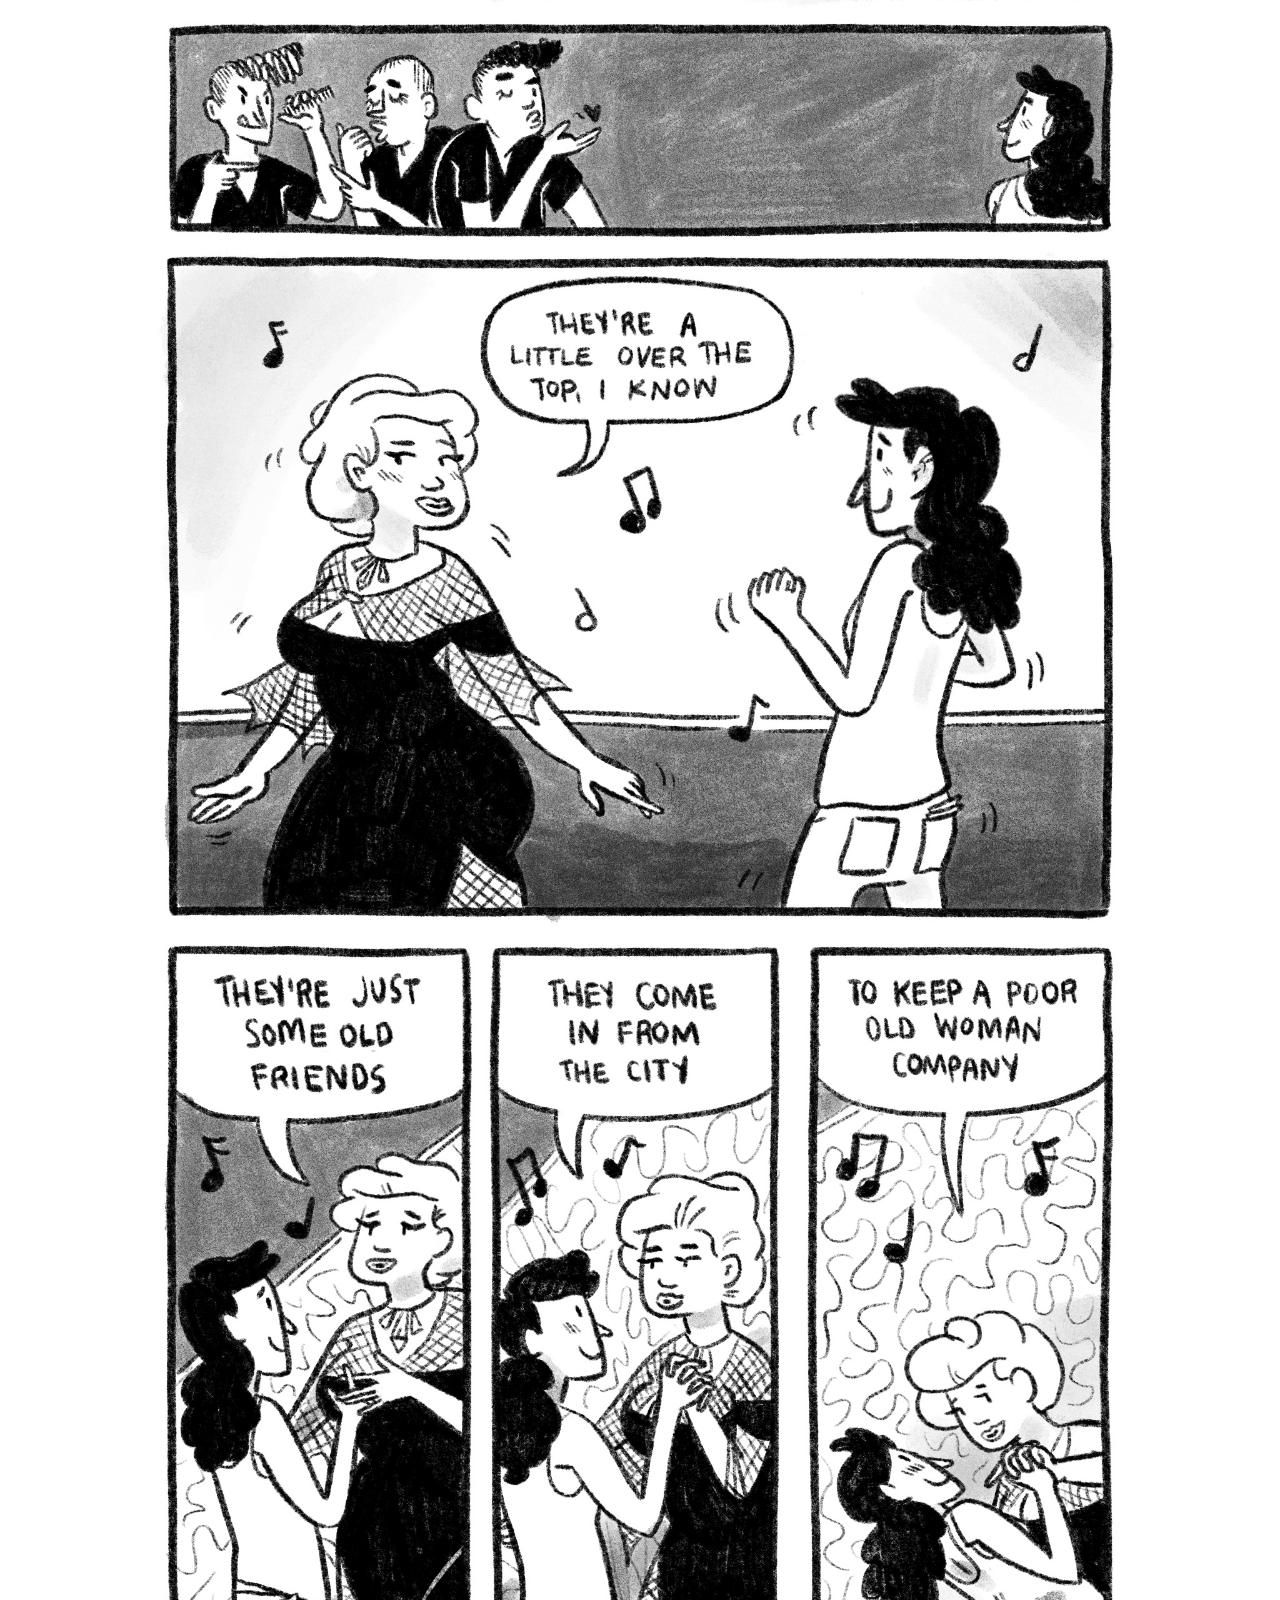
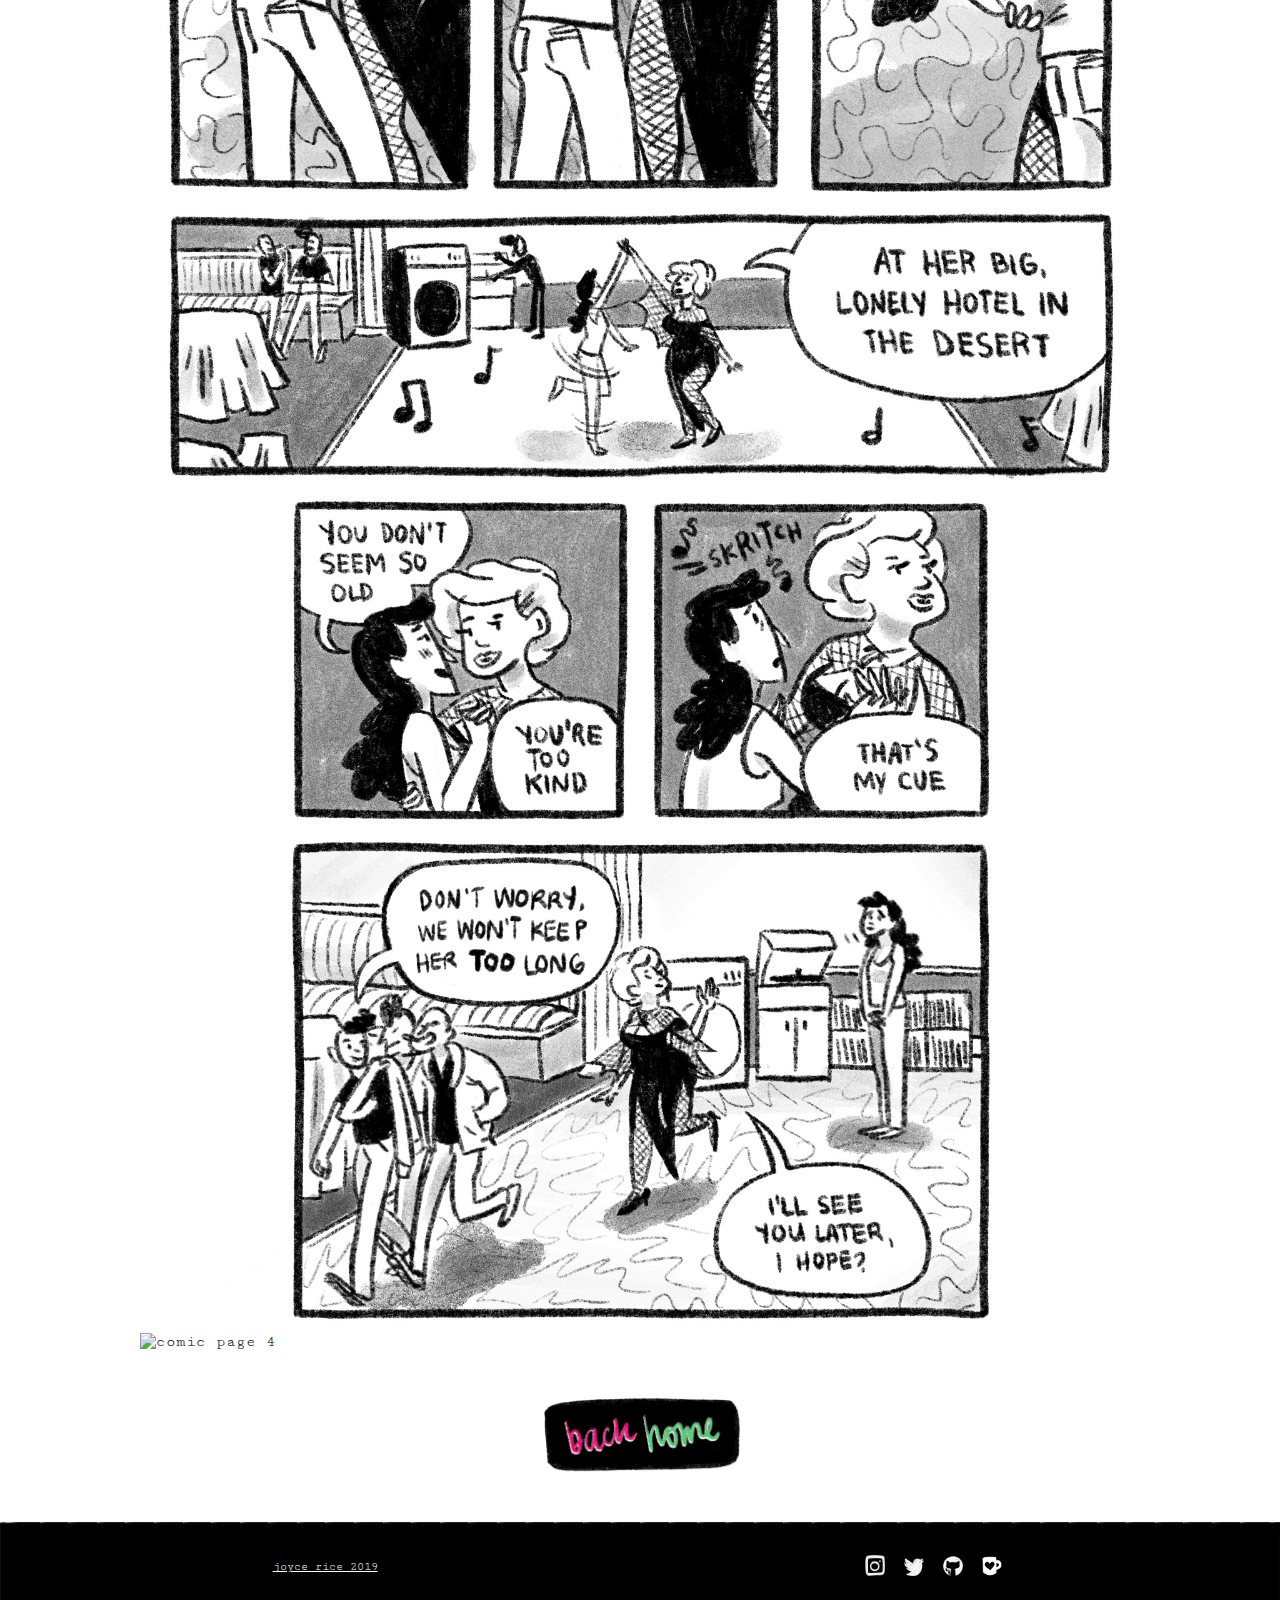
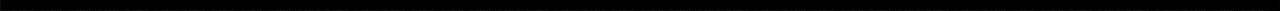
==== commit da61f70e: "works on index.html and end.html" ====
--- a/ballroom.html
+++ b/ballroom.html
@@ -38,10 +38,12 @@
         </a>
       </div>
     </footer>
+
     <script
-  src="https://code.jquery.com/jquery-3.3.1.slim.min.js"
-  integrity="sha256-3edrmyuQ0w65f8gfBsqowzjJe2iM6n0nKciPUp8y+7E="
-  crossorigin="anonymous"></script>
-  <script src="script.js" charset="utf-8"></script>
+      src="https://code.jquery.com/jquery-3.3.1.slim.min.js"
+      integrity="sha256-3edrmyuQ0w65f8gfBsqowzjJe2iM6n0nKciPUp8y+7E="
+      crossorigin="anonymous">
+    </script>
+    <script src="script.js" charset="utf-8"></script>
   </body>
 </html>
--- a/styles.css
+++ b/styles.css
@@ -26,6 +26,10 @@
   font-family: 'Cutive Mono', monospace;
 }
 
+.body5 {
+  background-image: url(assets/hotel5.jpg);
+}
+
 /* this makes the footer stick to the bottom */
 .page {
   flex: 1 0 auto; /* Prevent Chrome, Opera, and Safari from letting these items shrink to smaller than their content's default minimum size. */
@@ -34,14 +38,32 @@
   margin: auto;
 }
 
+.flexy {
+  display: flex;
+  flex-direction: column;
+  justify-content: space-between;
+}
+
 img {
   max-width: 100%;
+}
+
+a {
+  color: black;
+}
+
+p {
+  text-align: center;
+}
+
+p.small {
+  font-size: .75em;
 }
 
 header {
   background: black;
   width: 100%;
-  padding: .5em;
+  padding: .5em 0;
   border: 1em solid black;
   border-image: url(assets/border.svg) 40 40 round;
   border-image-outset: 1px;
@@ -57,11 +79,6 @@
   max-width: 90%;
 }
 
-
-a {
-  color: white;
-}
-
 .roughBorder {
   border: 1em solid black;
   border-image: url(assets/border.svg) 40 40 round;
@@ -70,27 +87,43 @@
 }
 
 .neonSign {
-  padding-top: 25vh;
   width: 90%;
-  display: block;
-  margin: auto;
+  display: flex;
+  justify-content: center;
+  flex-direction: column;
+  margin: 0 auto;
   text-align: center;
 }
 
+.neonSign img {
+  width: 90%;
+  align-self: center;
+}
+
+.neonSign img:first-child {
+  width: 55%;
+  align-self: center;
+  margin-bottom: -18%;
+}
+
+
+.copy {
+  width: 1000px;
+  max-width: 95%;
+  display: block;
+  margin: auto;
+  background-color: white;
+  border: 1em solid black;
+  border-image: url(assets/borderWhite.svg) 40 40 round;
+  border-image-outset: 1px;
+  border-collapse: collapse;
+  box-shadow: 0 5px 10px black;
+}
 
 .intro {
-  width: 950px;
-  max-width: 90%;
-  display: block;
-  margin: auto;
-  background-color: white;
   margin-top: -2em;
   margin-bottom: 2em;
-  padding: 3em 0 2em;
-  border: 1em solid black;
-  border-image: url(assets/borderWhite.svg) 40 40 round;
-  border-image-outset: 1px;
-  border-collapse: collapse;
+  padding: 2.5em 0 1em;
 }
 
 .intro p {
@@ -102,20 +135,25 @@
   flex-wrap: wrap;
   justify-content: space-between;
   width: 1000px;
-  max-width: 100%;
+  max-width: 95%;
   margin: auto;
   color: black;
+}
+
+.tiles a {
+  color: white;
 }
 
 .tiles div {
   background: grey;
-  margin: 1em;
+  margin: 1em 0;
   background-position: center;
   height: 25em;
   border: 1em solid black;
   border-image: url(assets/borderWhite.svg) 40 40 round;
   border-image-outset: 1px;
   border-collapse: collapse;
+  box-shadow: 0 5px 10px black;
 }
 
 .tiles .big {
@@ -143,7 +181,7 @@
   width: 200px;
   max-width: 80%;
   display: block;
-  margin: 6em auto;
+  margin: 3em auto;
 }
 
 /* not important, and hanging me up
@@ -153,10 +191,6 @@
 .neonSign :last-child {
   float: right;
 } */
-
-p {
-  font-size: 2em;
-}
 
 footer {
   flex-shrink: 0; /* Prevent Chrome, Opera, and Safari from letting these items shrink to smaller than their content's default minimum size. */
@@ -174,6 +208,10 @@
   border-collapse: collapse;
 }
 
+footer a {
+  color: white;
+}
+
 .logos {
   max-width: 40%;
 }
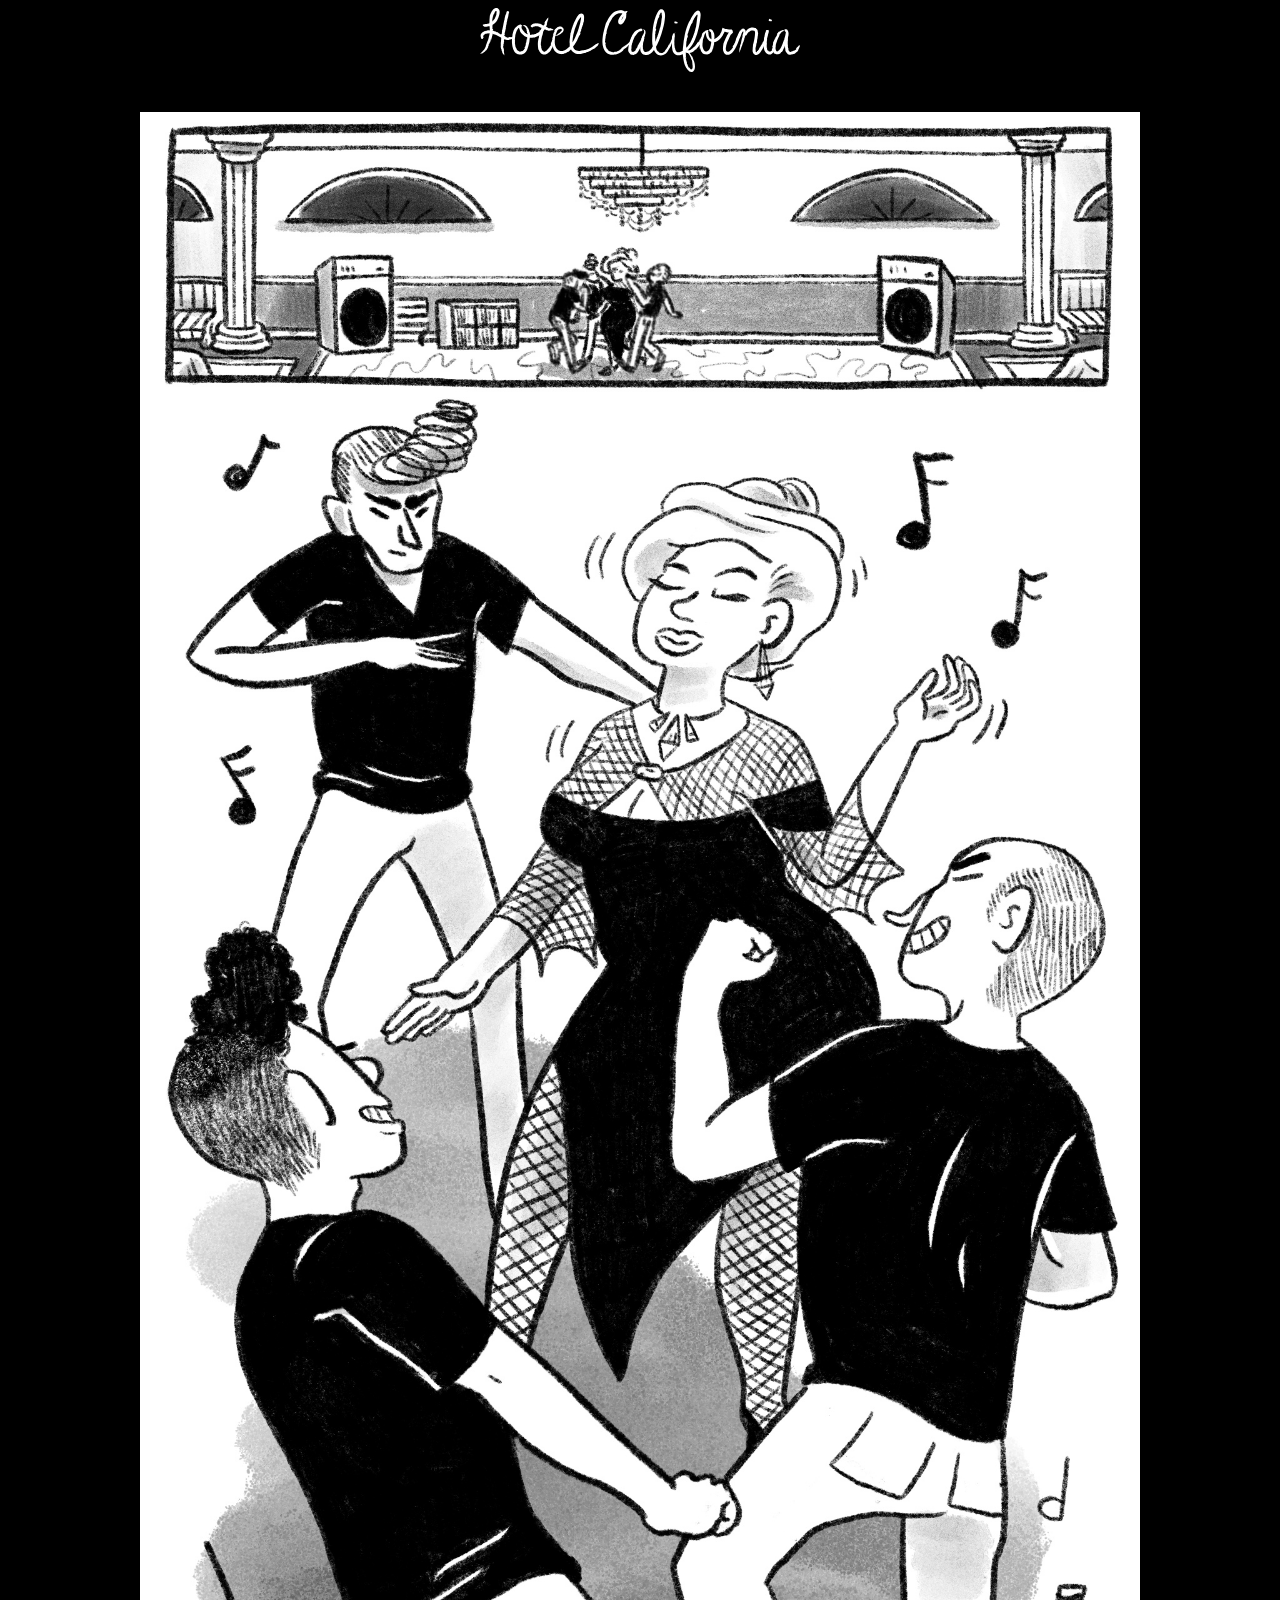
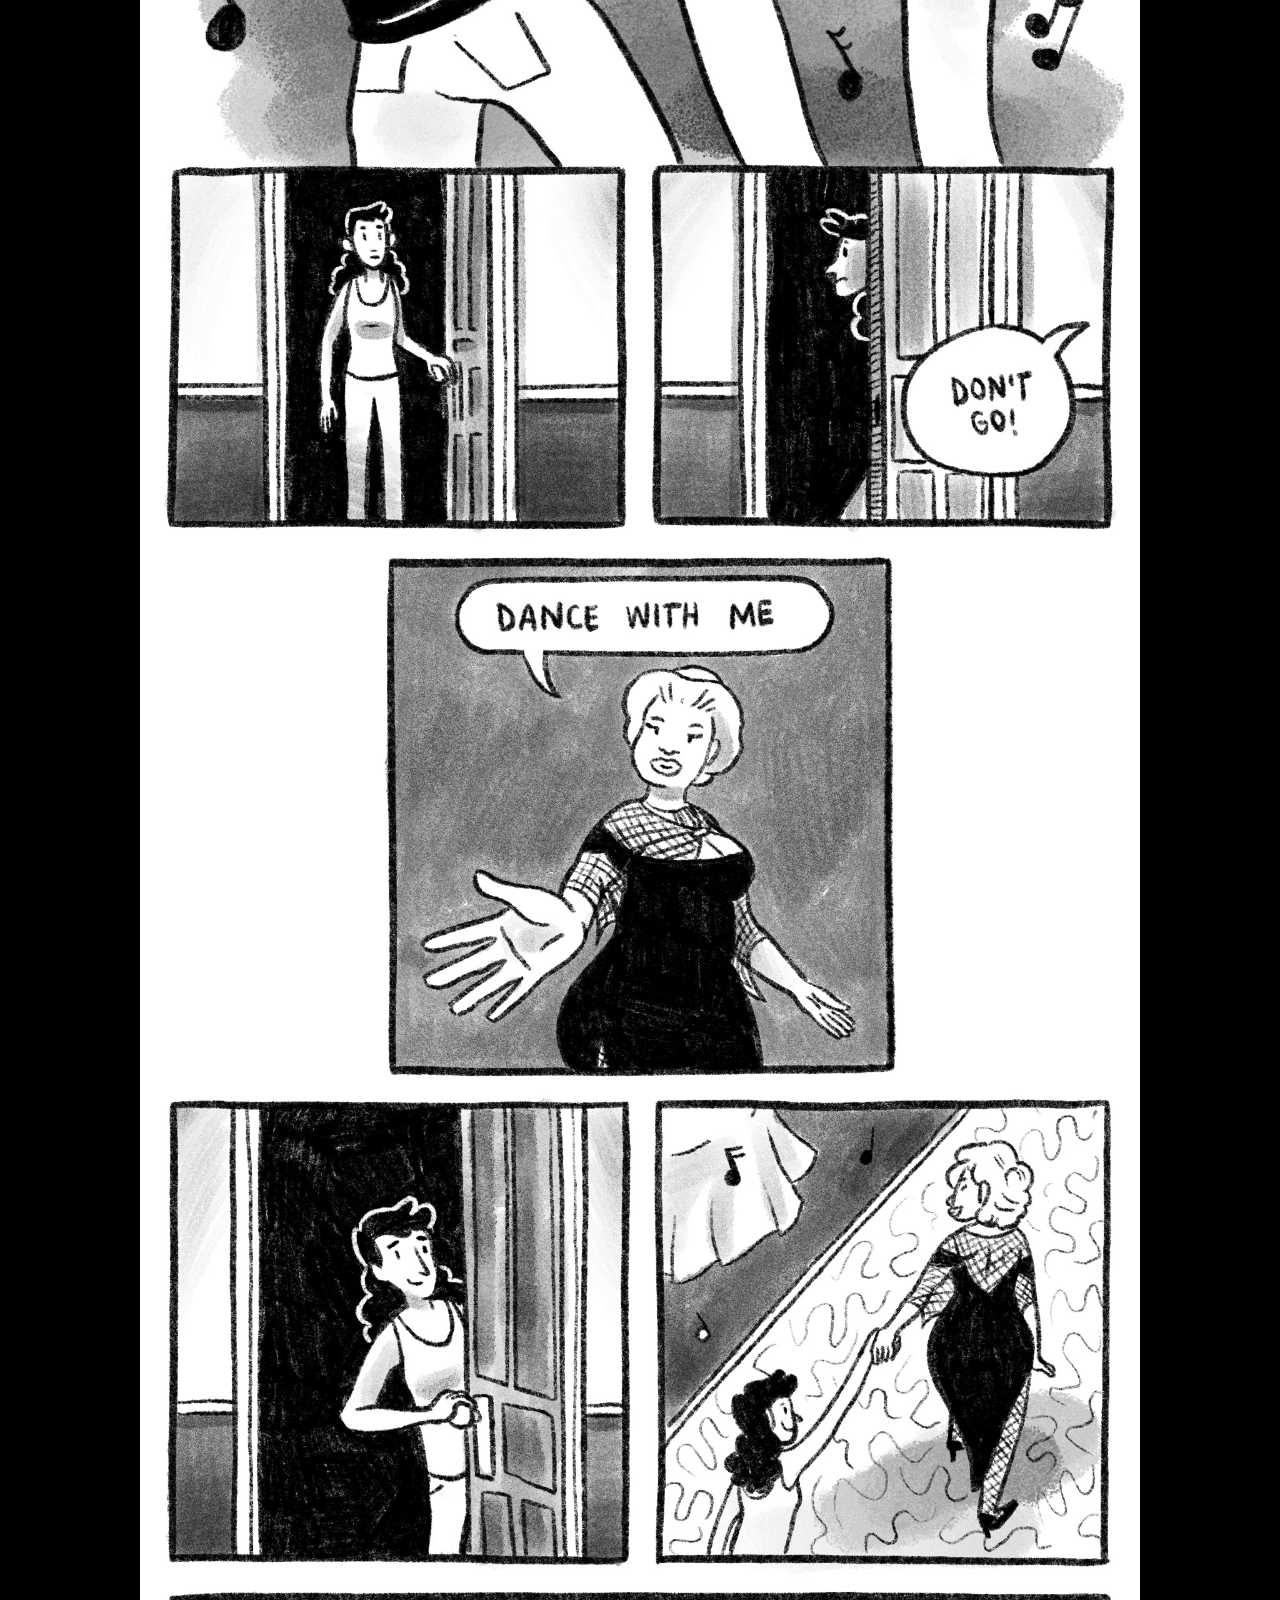
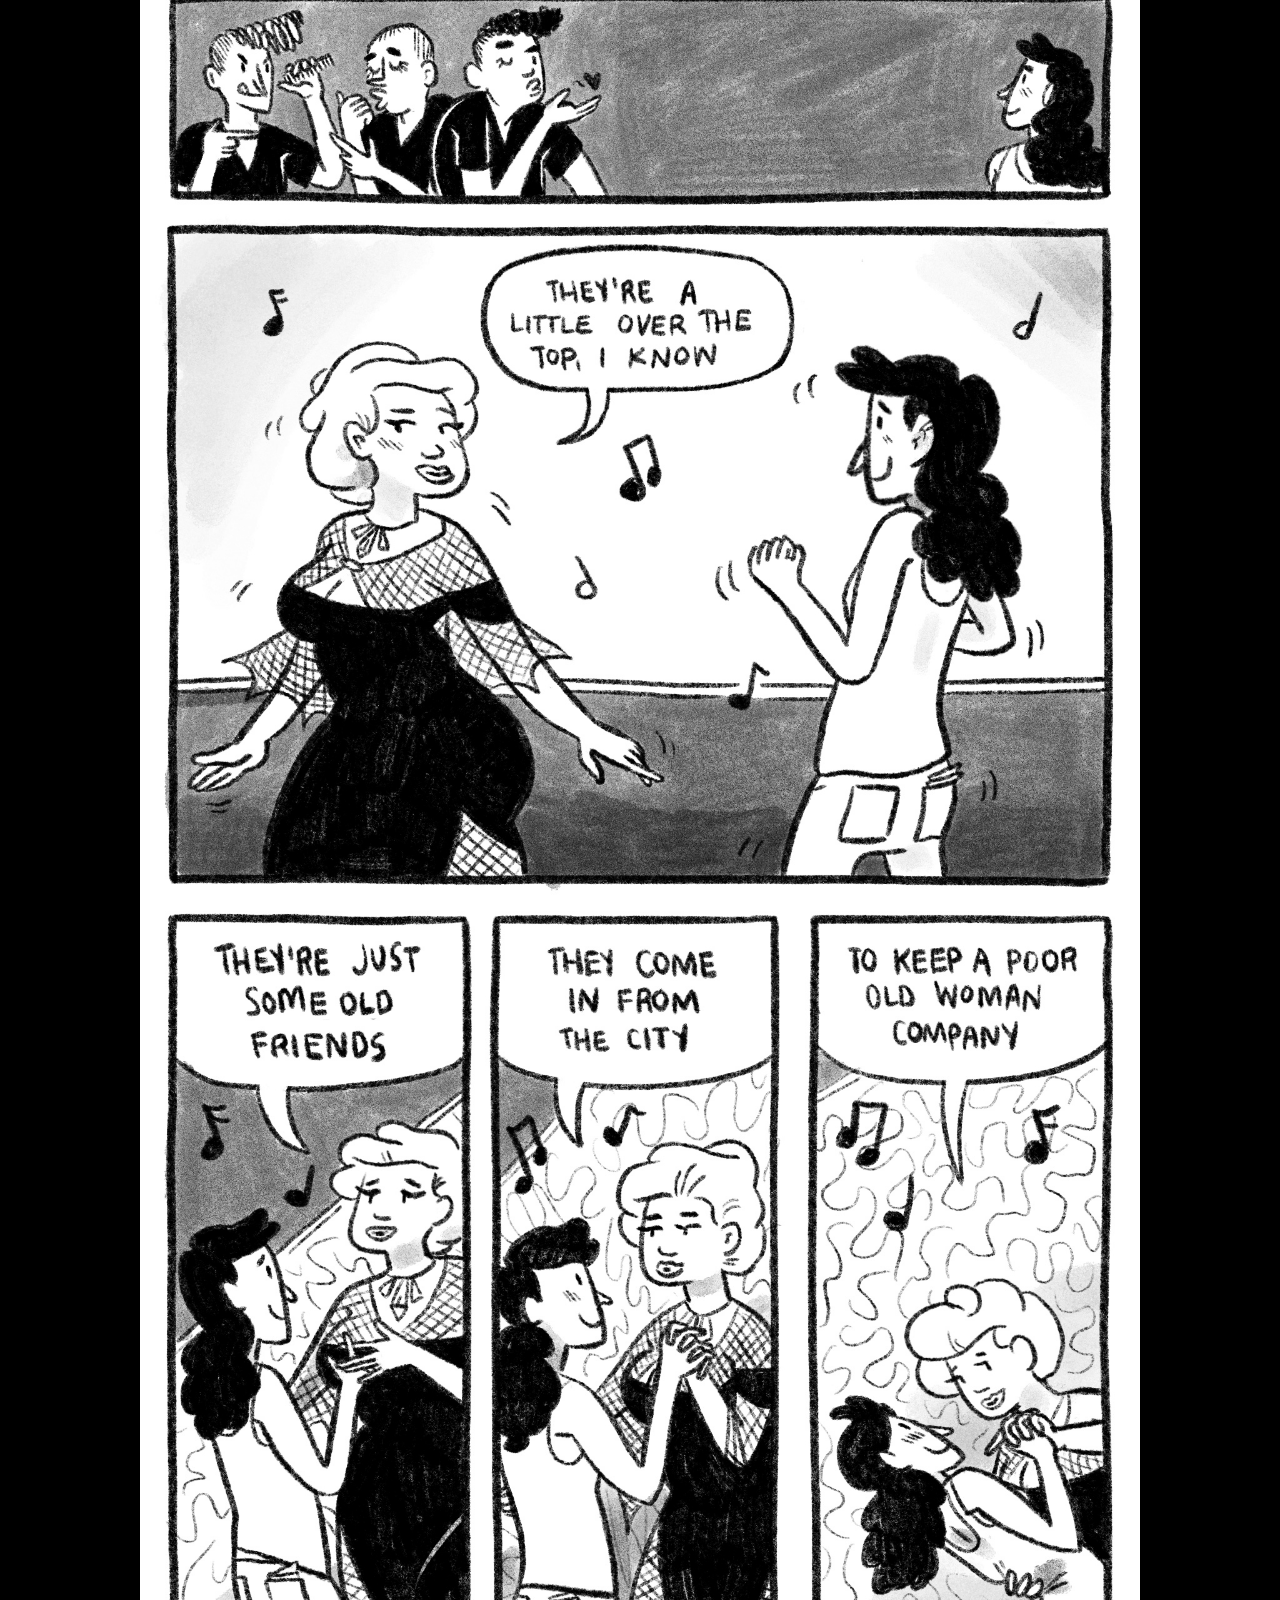
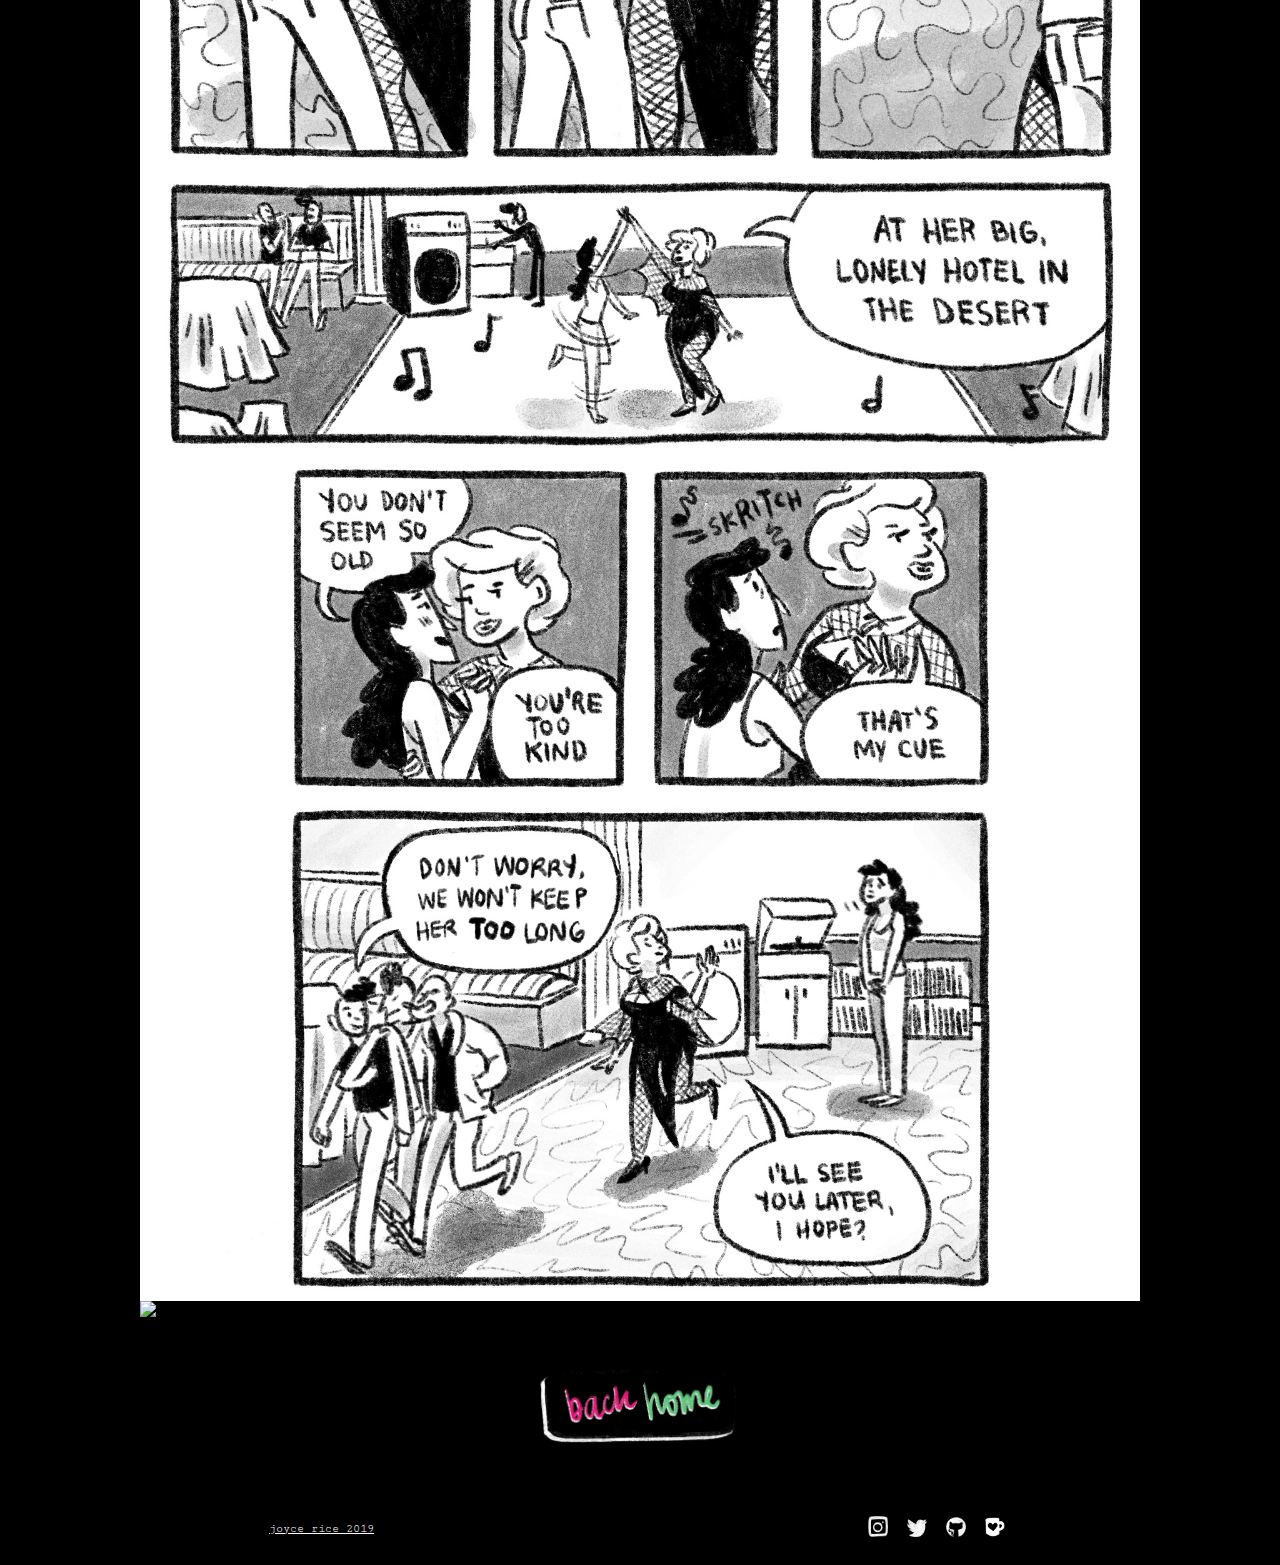
==== commit 332e8b99: "button hover logic, also clears up some sandbox code" ====
--- a/ballroom.html
+++ b/ballroom.html
@@ -16,8 +16,8 @@
         <img src="assets/ballroom2.jpg" alt="comic page 2">
         <img src="assets/ballroom3.jpg" alt="comic page 3">
         <img src="assets/ballroom4.jpg" alt="comic page 4">
-        <a href="site.html" class="button">
-          <img src="assets/back.png" alt="go back">
+        <a href="site.html" class="button" onclick="bgIncrement()">
+          <img src="assets/back.png" id='back' alt="go back">
         </a>
       </div>
     </div>
@@ -44,6 +44,7 @@
       integrity="sha256-3edrmyuQ0w65f8gfBsqowzjJe2iM6n0nKciPUp8y+7E="
       crossorigin="anonymous">
     </script>
-    <script src="script.js" charset="utf-8"></script>
+    <script src="scripts/pages.js" charset="utf-8"></script>
+    <script src="scripts/functions.js" charset="utf-8"></script>
   </body>
 </html>
--- a/styles.css
+++ b/styles.css
@@ -1,6 +1,10 @@
 /*styles for hotel california*/
 
 @import url('https://fonts.googleapis.com/css?family=Cutive+Mono');
+
+.tester {
+  border: 10px solid red;
+}
 
 * {
   box-sizing: border-box;
@@ -19,15 +23,15 @@
   margin: 0;
   padding: 0;
   color: black;
-  background-image: url(assets/hotel.jpg);
+  font-family: 'Cutive Mono', monospace;
+  background-color: black;
   background-position: center;
   background-size: cover;
   background-attachment: fixed;
-  font-family: 'Cutive Mono', monospace;
-}
-
-.body5 {
-  background-image: url(assets/hotel5.jpg);
+}
+
+#theBod {
+  background-image: url(assets/hotel1.jpg);
 }
 
 /* this makes the footer stick to the bottom */
@@ -41,7 +45,8 @@
 .flexy {
   display: flex;
   flex-direction: column;
-  justify-content: space-between;
+  justify-content: space-around;
+  align-content: center;
 }
 
 img {
@@ -64,30 +69,27 @@
   background: black;
   width: 100%;
   padding: .5em 0;
-  border: 1em solid black;
+  z-index: 1;
+  position: relative;
+}
+
+header img {
+  display: block;
+  margin: auto;
+  width: 20em;
+  max-width: 90%;
+}
+
+.roughBorder {
+  border: .5em solid black;
   border-image: url(assets/border.svg) 40 40 round;
   border-image-outset: 1px;
   border-collapse: collapse;
-  z-index: 1;
-  position: relative;
-}
-
-header img {
-  display: block;
-  margin: auto;
-  width: 20em;
-  max-width: 90%;
-}
-
-.roughBorder {
-  border: 1em solid black;
-  border-image: url(assets/border.svg) 40 40 round;
-  border-image-outset: 1px;
-  border-collapse: collapse;
 }
 
 .neonSign {
   width: 90%;
+  max-width: 900px;
   display: flex;
   justify-content: center;
   flex-direction: column;
@@ -105,7 +107,6 @@
   align-self: center;
   margin-bottom: -18%;
 }
-
 
 .copy {
   width: 1000px;
@@ -120,39 +121,48 @@
   box-shadow: 0 5px 10px black;
 }
 
-.intro {
-  margin-top: -2em;
-  margin-bottom: 2em;
-  padding: 2.5em 0 1em;
-}
-
-.intro p {
-  margin: 1em;
-}
-
 .tiles {
   display: flex;
   flex-wrap: wrap;
   justify-content: space-between;
   width: 1000px;
   max-width: 95%;
-  margin: auto;
-  color: black;
+  margin: 1em auto;
+  color: white;
+  background-color: black;
+}
+
+.tiles p {
+  margin: 2em;
+  font-size: 1em;
 }
 
 .tiles a {
   color: white;
+  flex-grow: 1;
+  margin: 0 1em;
+  position: relative;
+}
+
+.tileText {
+  background-color: #DF287F;
+  position: absolute;
+  bottom: 2em;
+  left: -1px;
+  width: 75%;
+  border-image: none;
+  box-shadow: 0 2px 5px black;
+  text-decoration: underline;
+}
+
+.tileText p {
+  margin: 1em;
 }
 
 .tiles div {
-  background: grey;
   margin: 1em 0;
   background-position: center;
-  height: 25em;
-  border: 1em solid black;
-  border-image: url(assets/borderWhite.svg) 40 40 round;
-  border-image-outset: 1px;
-  border-collapse: collapse;
+  background-size: cover;
   box-shadow: 0 5px 10px black;
 }
 
@@ -160,9 +170,34 @@
   width: 100%;
 }
 
-.tiles .small {
-  width: 30%;
-  min-width: 300px;
+.big .tileImg {
+  height: 30em;
+}
+
+.small .tileImg{
+  height: 20em;
+}
+
+.available {
+  opacity: 1;
+  cursor: pointer;
+}
+
+.unavailable {
+  opacity: .3;
+  cursor: auto;
+}
+
+.unavailable .tileText {
+  background-color: black;
+}
+
+.visited {
+  opacity: .7;
+}
+
+.visited .tileText {
+  background-color: black;
 }
 
 .comicContainer {
@@ -184,25 +219,17 @@
   margin: 3em auto;
 }
 
-/* not important, and hanging me up
-.neonSign :first-child {
-}
-
-.neonSign :last-child {
-  float: right;
-} */
-
 footer {
   flex-shrink: 0; /* Prevent Chrome, Opera, and Safari from letting these items shrink to smaller than their content's default minimum size. */
   display: flex;
   justify-content: space-around;
   align-items: center;
-  padding: 20px;
+  padding: .1em;
   text-align: center;
   background: black;
   color: white;
   font-size: .75em;
-  border: 1em solid black;
+  border: 2em solid black;
   border-image: url(assets/border.svg) 40 40 round;
   border-image-outset: 1px;
   border-collapse: collapse;
@@ -225,3 +252,20 @@
   width: 20px;
   margin: 0 .5em;
 }
+
+/* smol bois */
+@media only screen and (max-width: 750px) {
+  .tiles .small {
+    width: 100%;
+  }
+}
+
+@media only screen and (max-width: 575px) {
+  .big .tileImg {
+    height: 15em;
+  }
+
+  .small .tileImg{
+    height: 10em;
+  }
+}
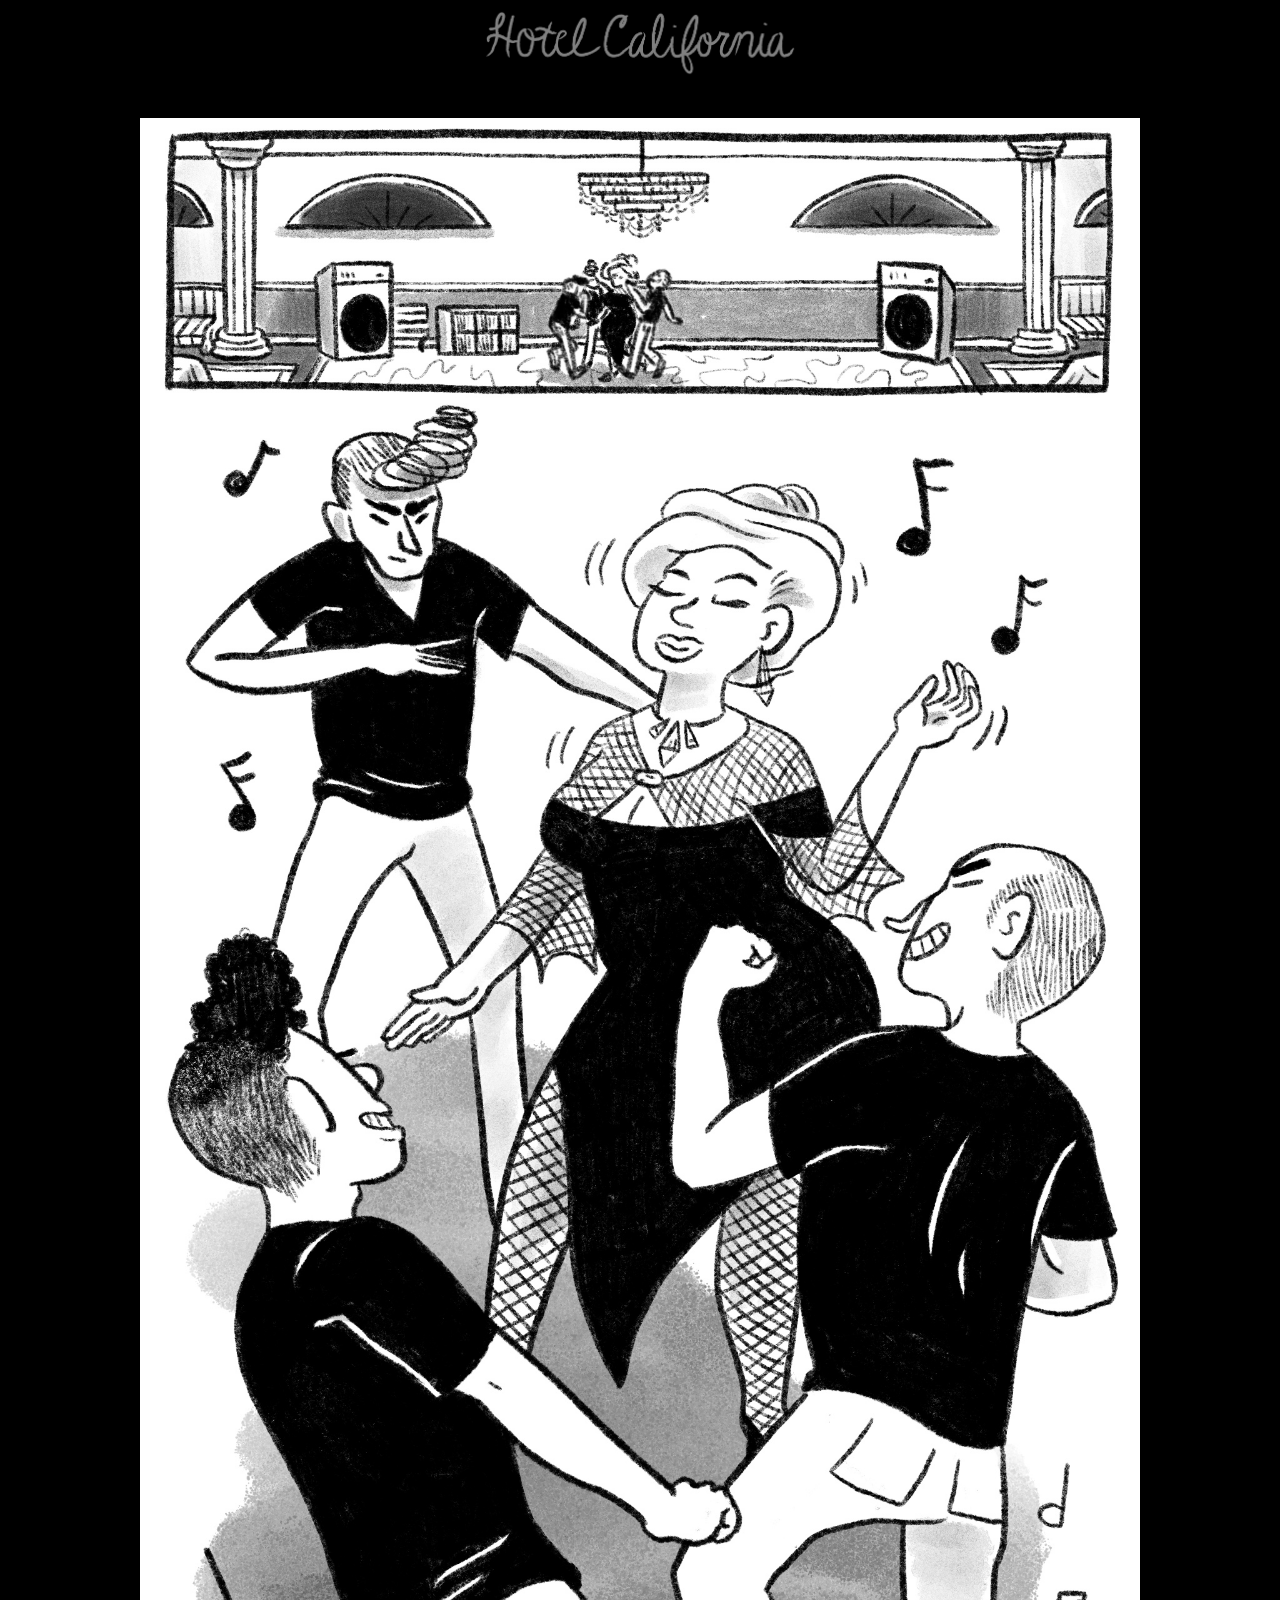
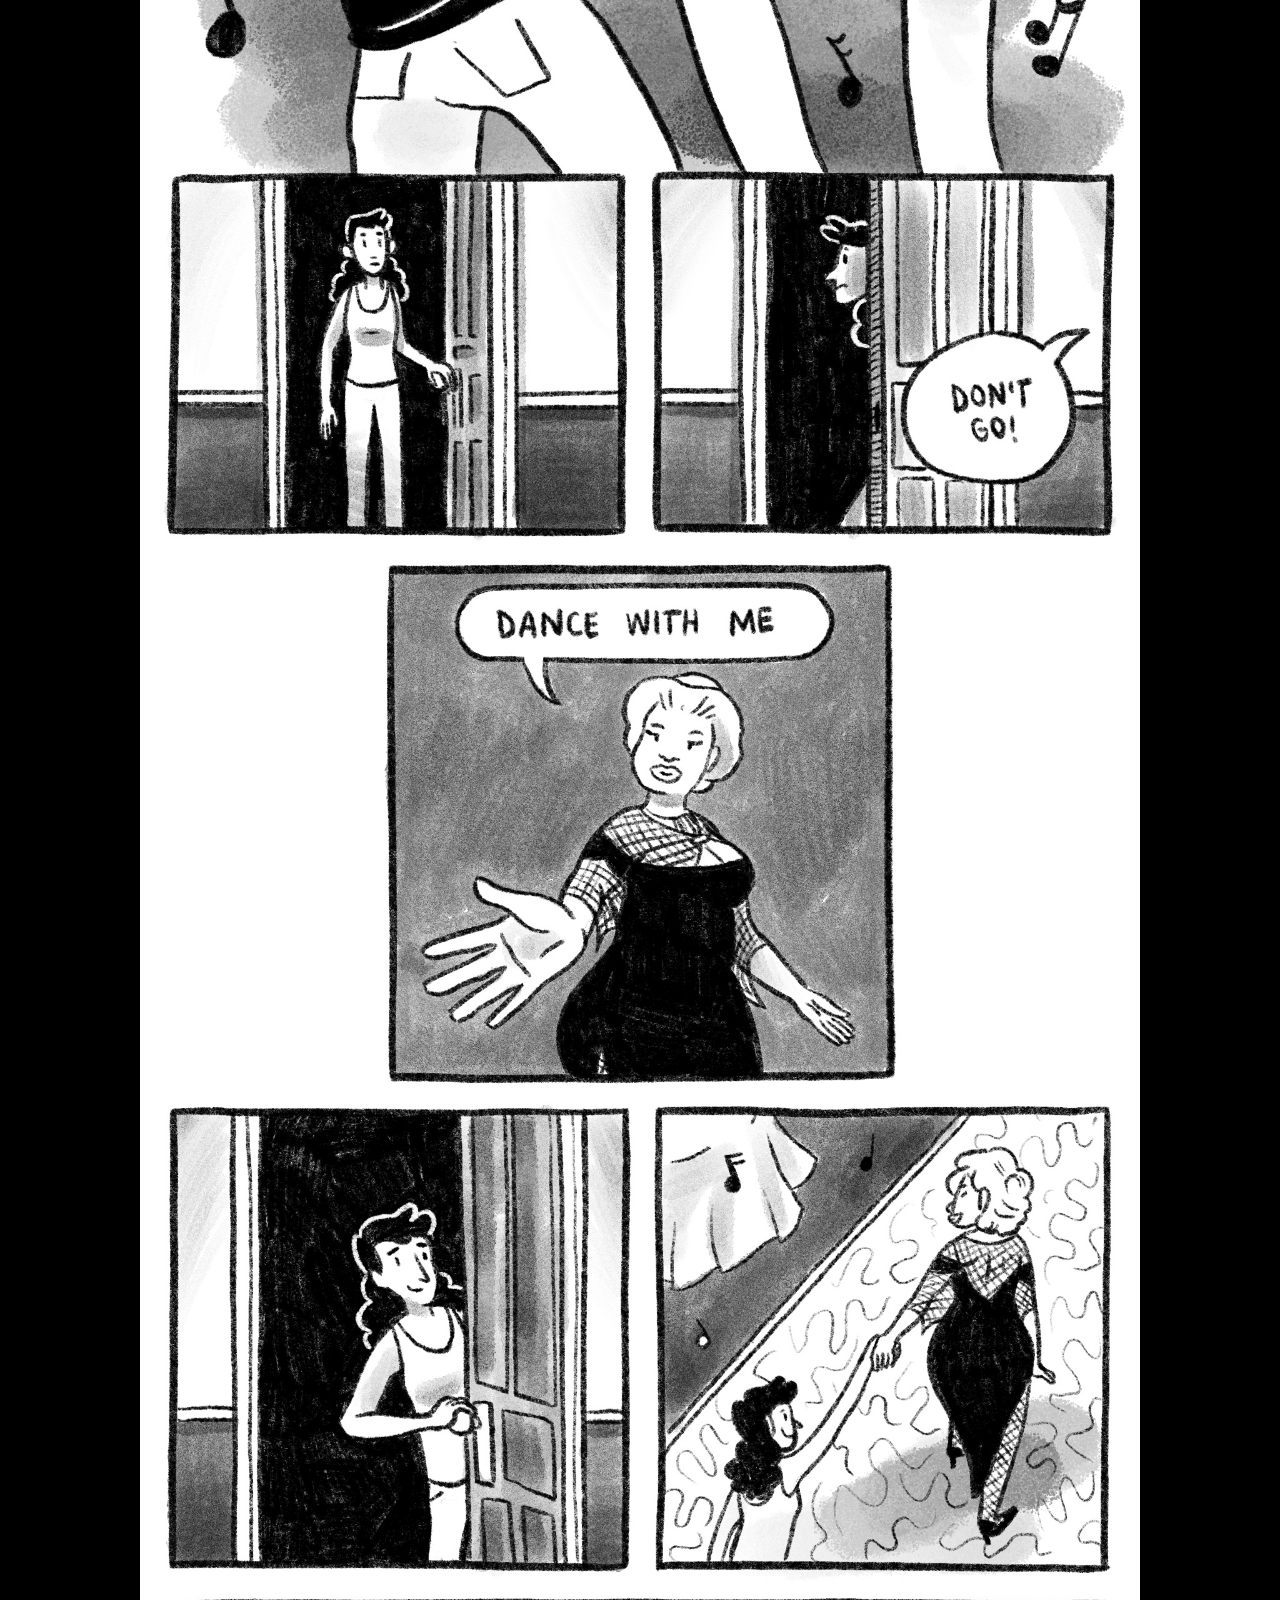
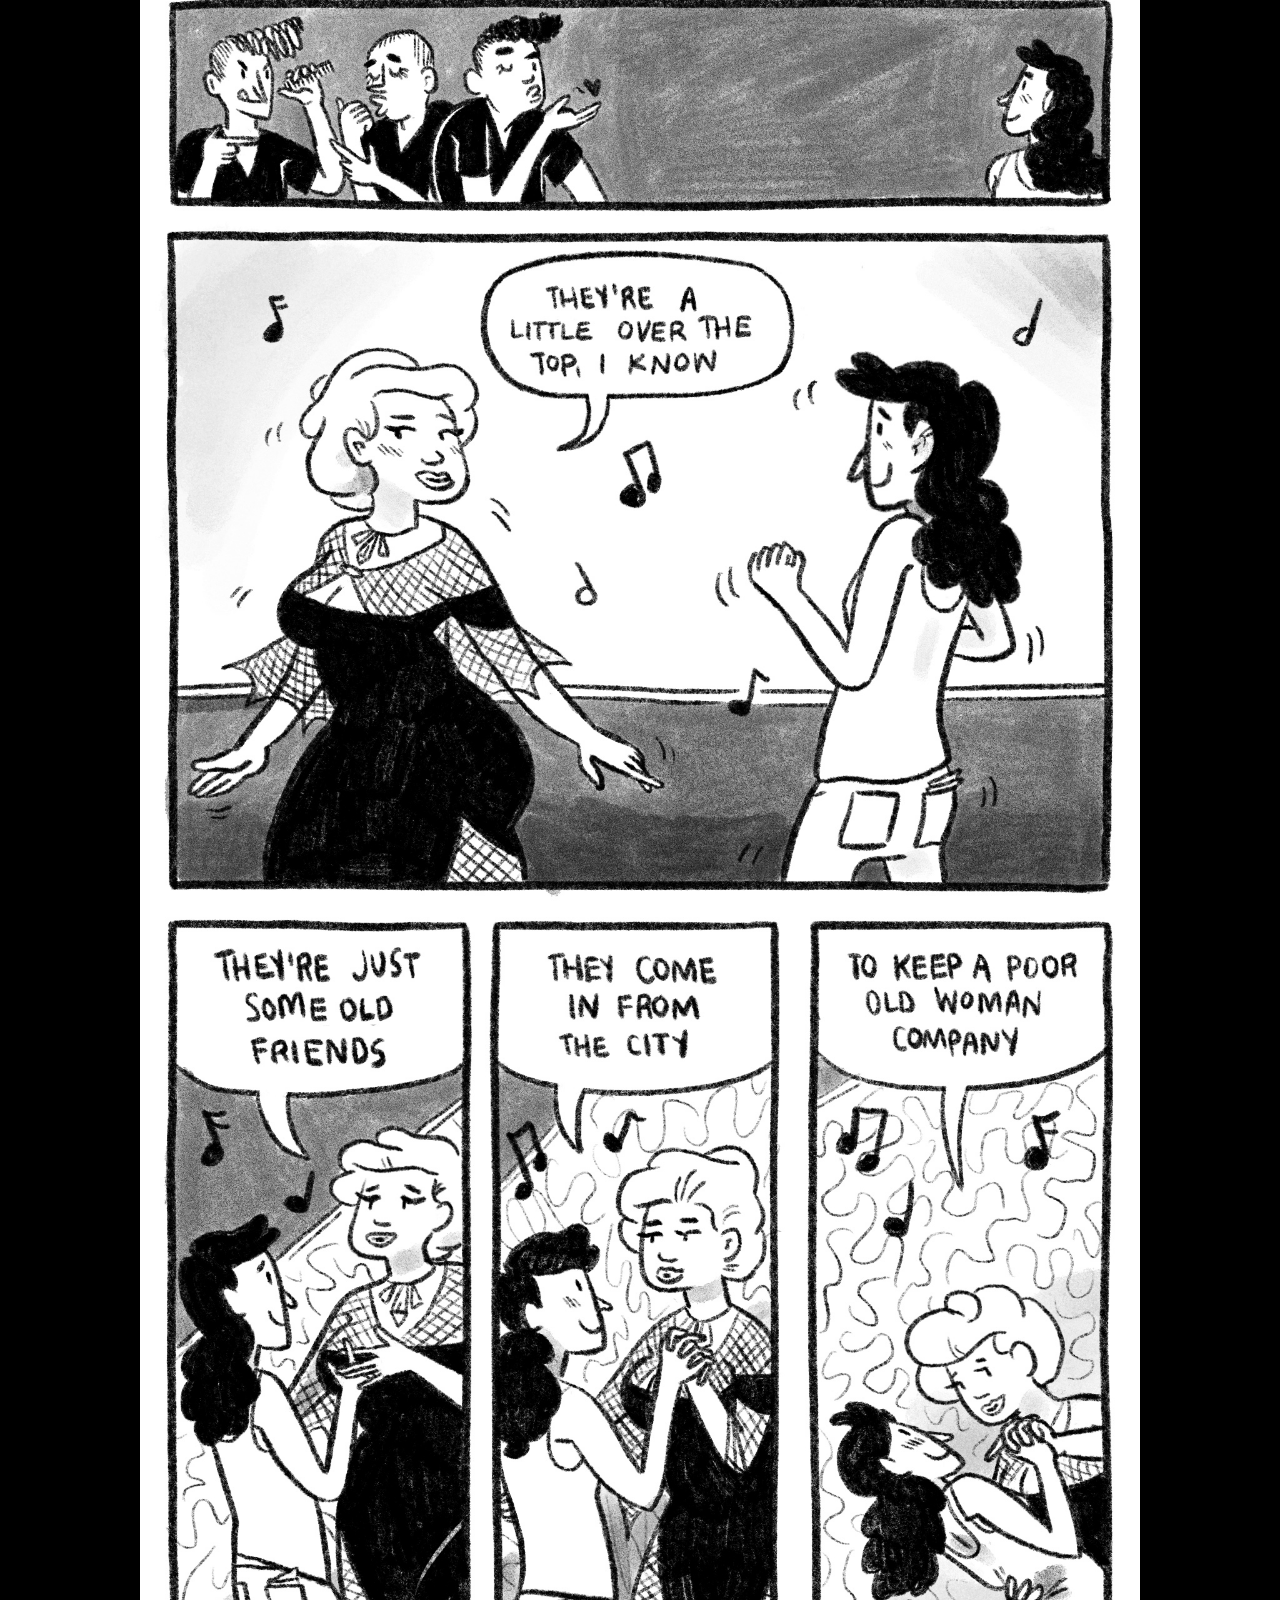
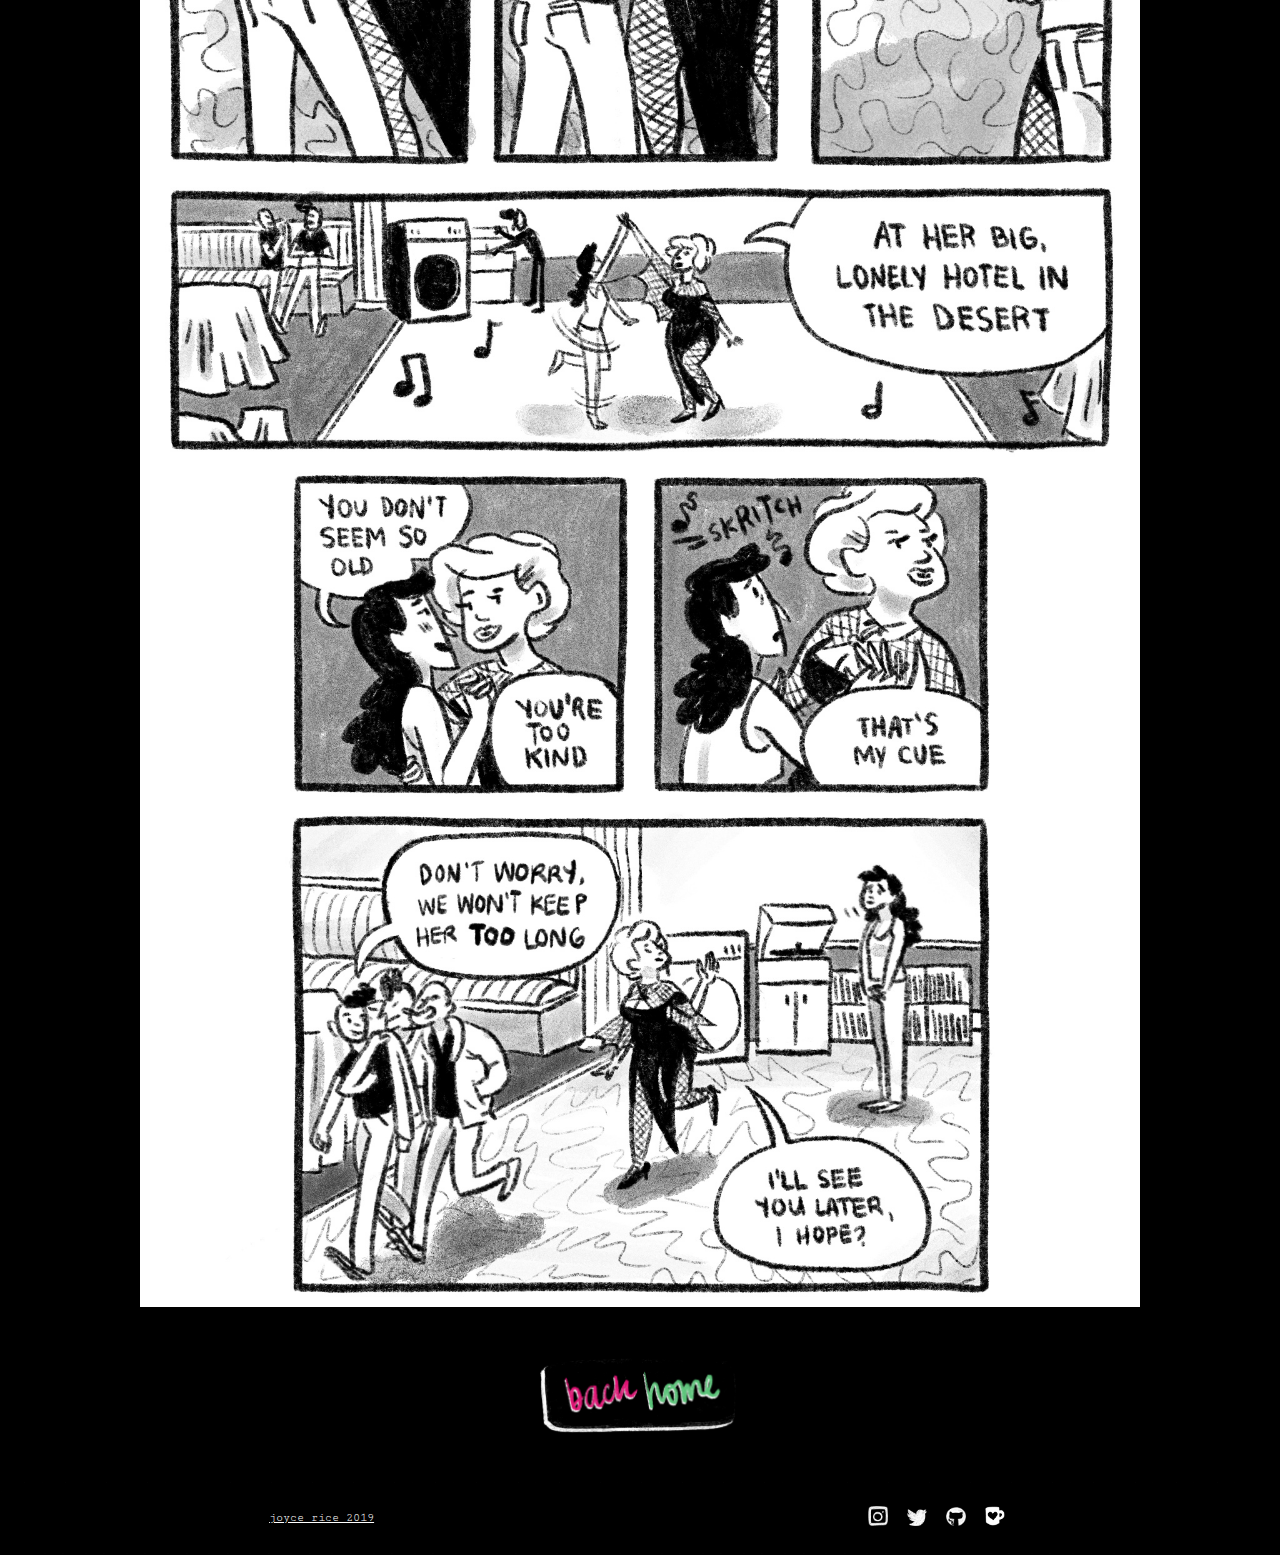
==== commit 50b92fdb: "final changes to neon lights" ====
--- a/ballroom.html
+++ b/ballroom.html
@@ -9,13 +9,12 @@
   <body>
     <div class="page">
       <header>
-          <img src="assets/header.svg" alt="hotel california">
+          <img src="assets/headImgx.png" alt="hotel california">
       </header>
       <div class="comicContainer">
         <img src="assets/ballroom1.jpg" alt="comic page 1">
         <img src="assets/ballroom2.jpg" alt="comic page 2">
         <img src="assets/ballroom3.jpg" alt="comic page 3">
-        <img src="assets/ballroom4.jpg" alt="comic page 4">
         <a href="site.html" class="button" onclick="bgIncrement()">
           <img src="assets/back.png" id='back' alt="go back">
         </a>
--- a/styles.css
+++ b/styles.css
@@ -193,7 +193,7 @@
 }
 
 .visited {
-  opacity: .7;
+  opacity: .9;
 }
 
 .visited .tileText {
@@ -268,4 +268,8 @@
   .small .tileImg{
     height: 10em;
   }
-}
+
+  .logos img {
+    margin: 0 .25em;
+  }
+}
